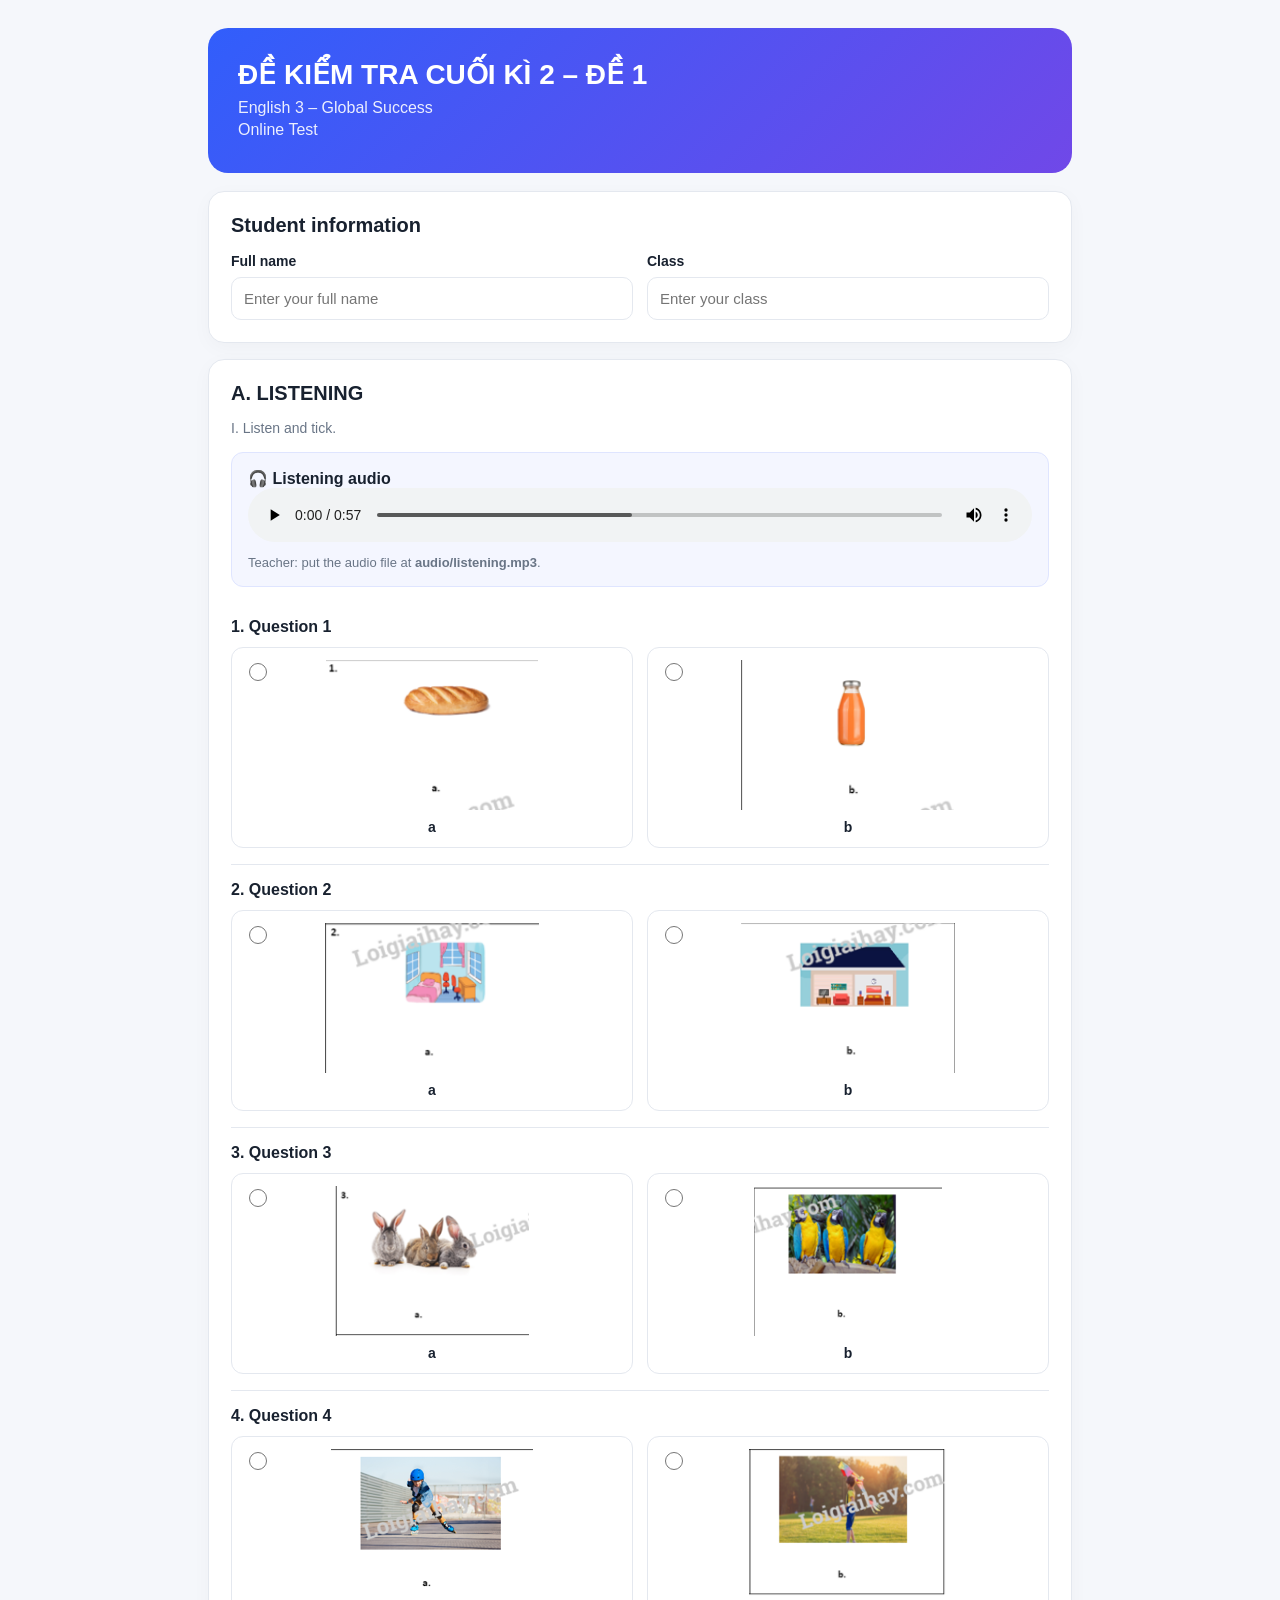
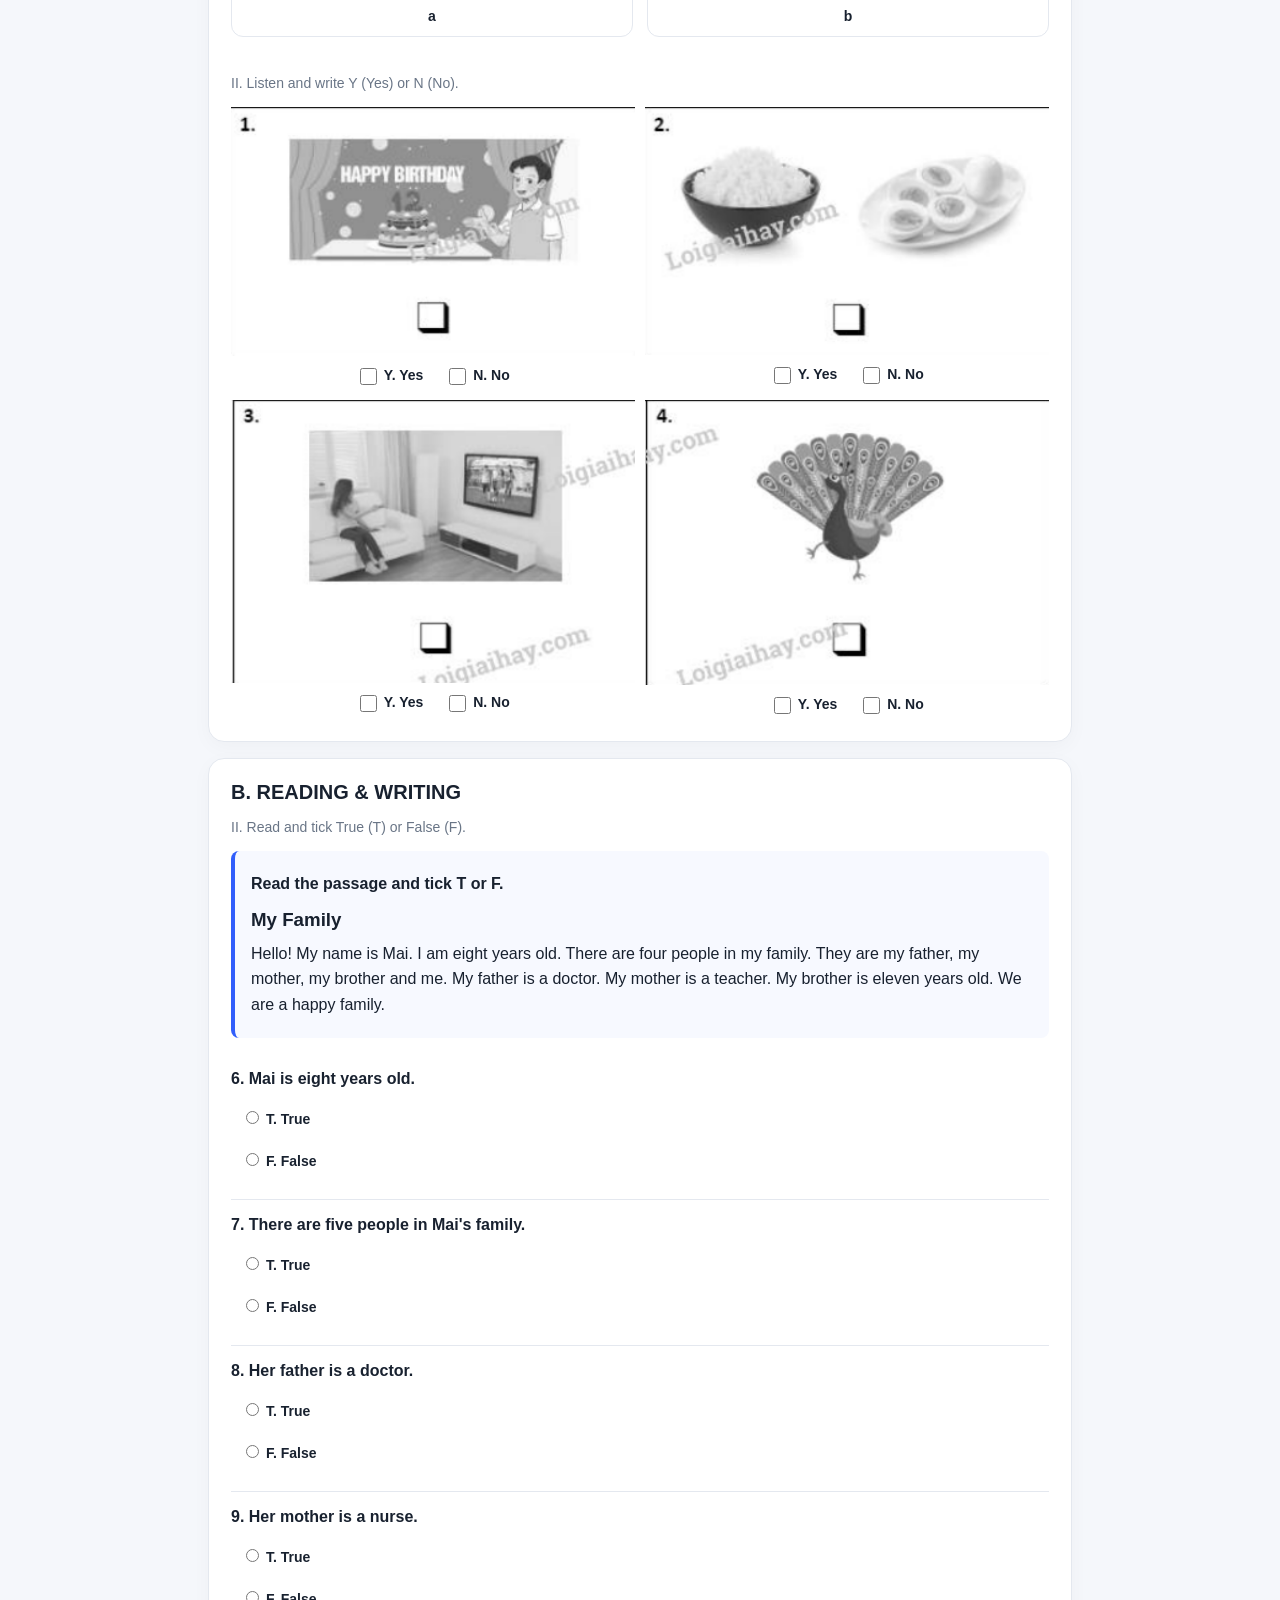
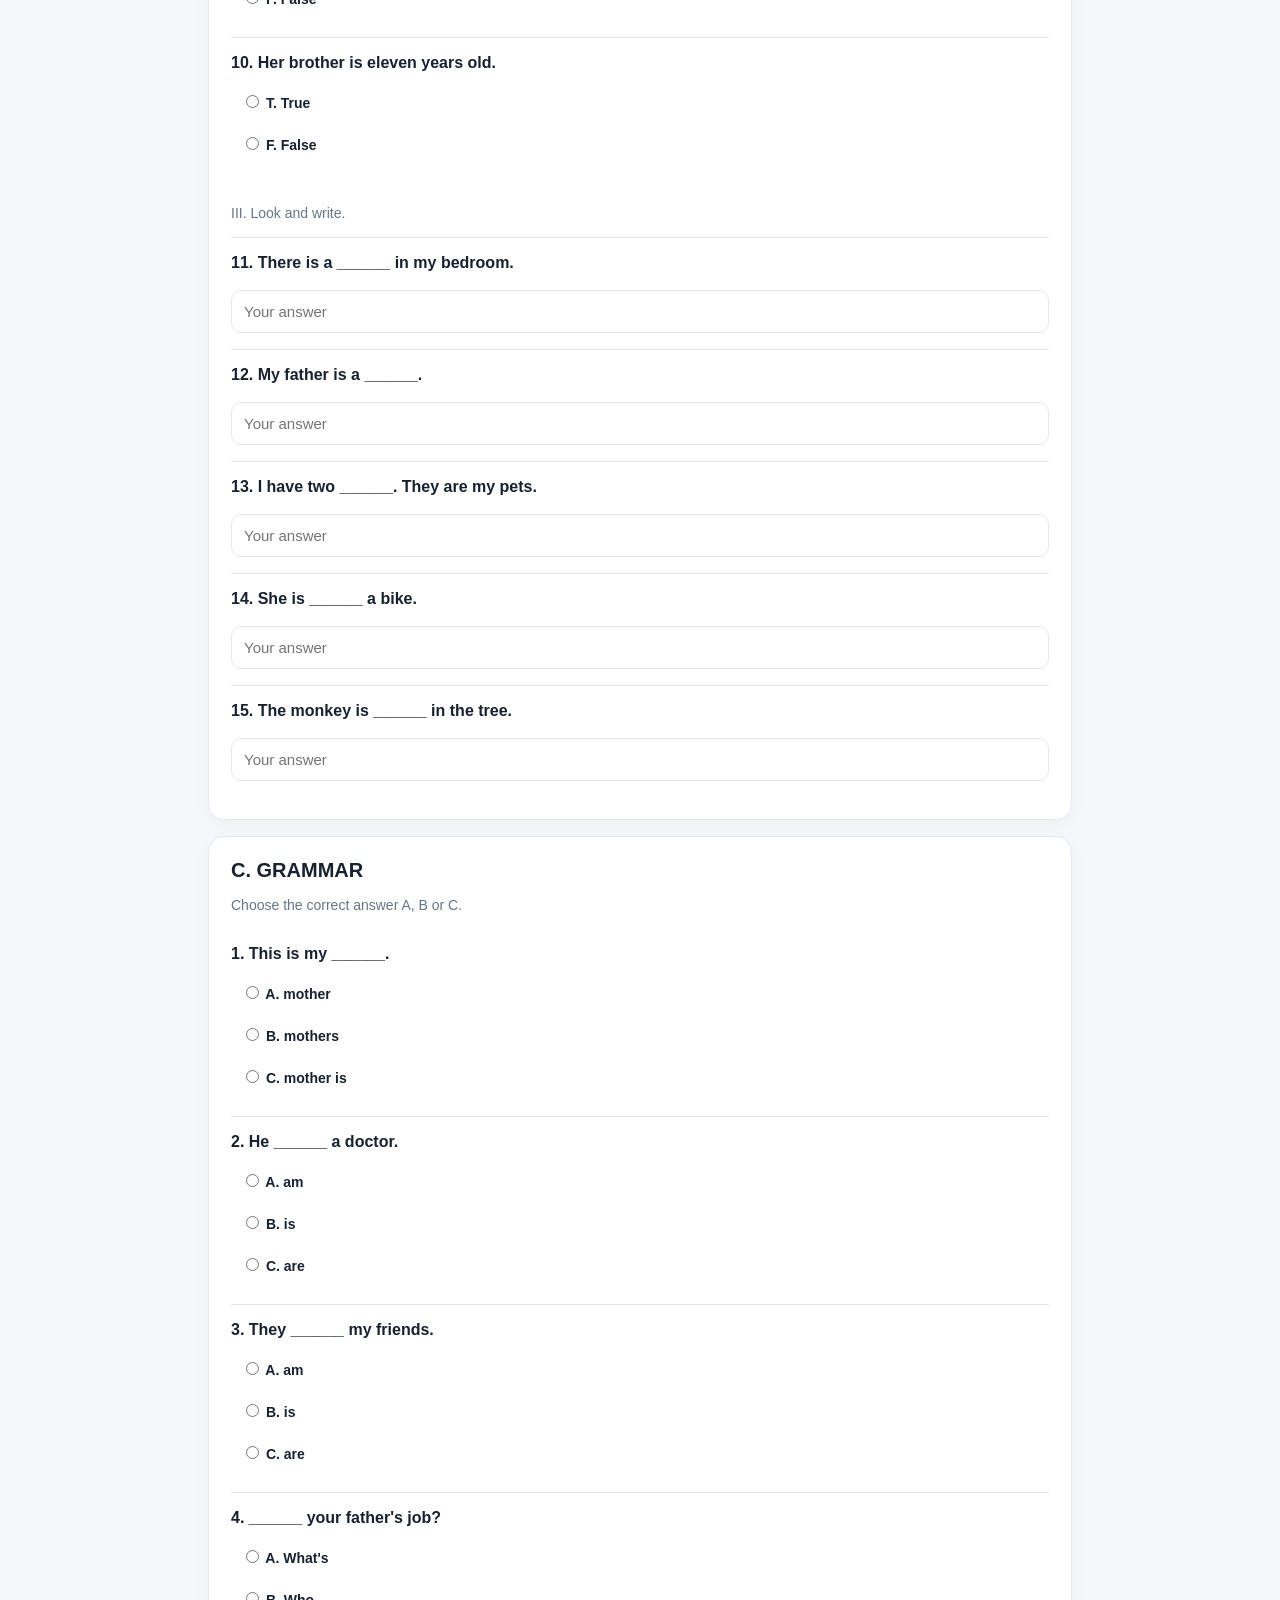
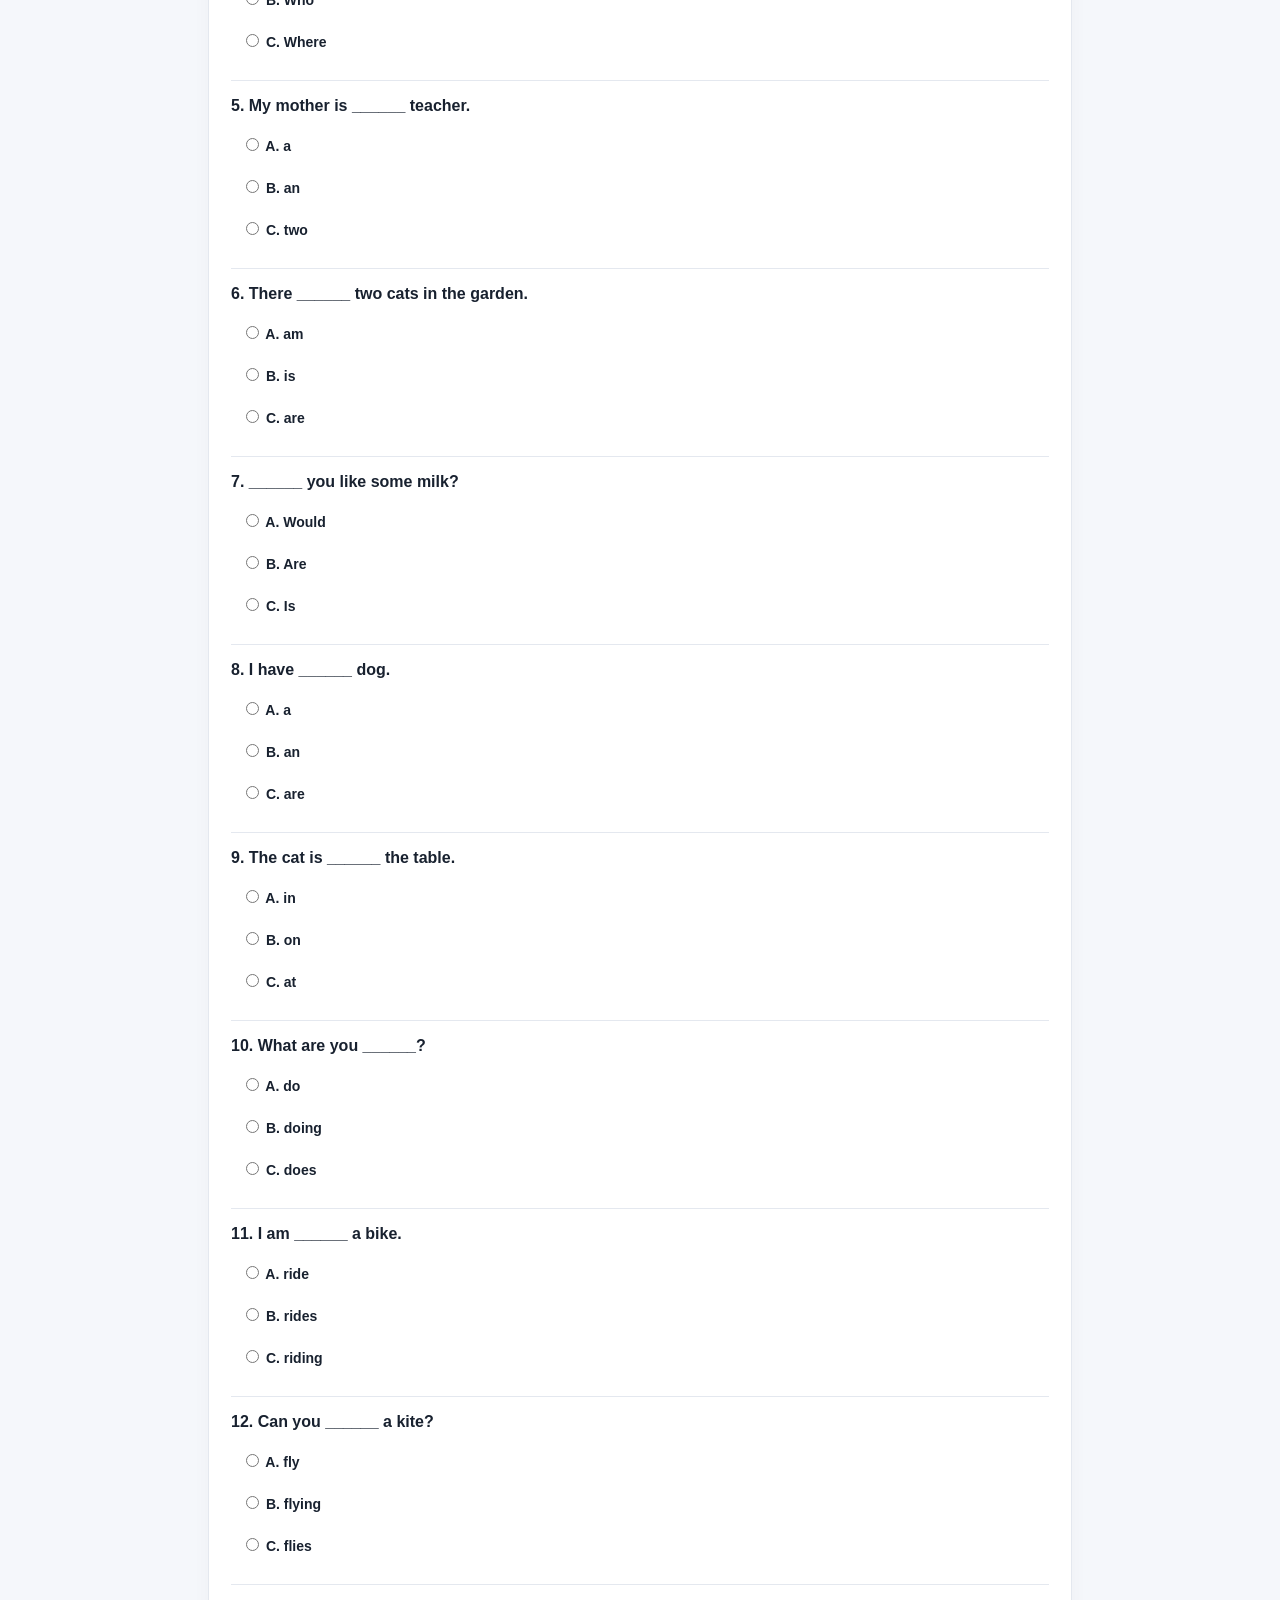
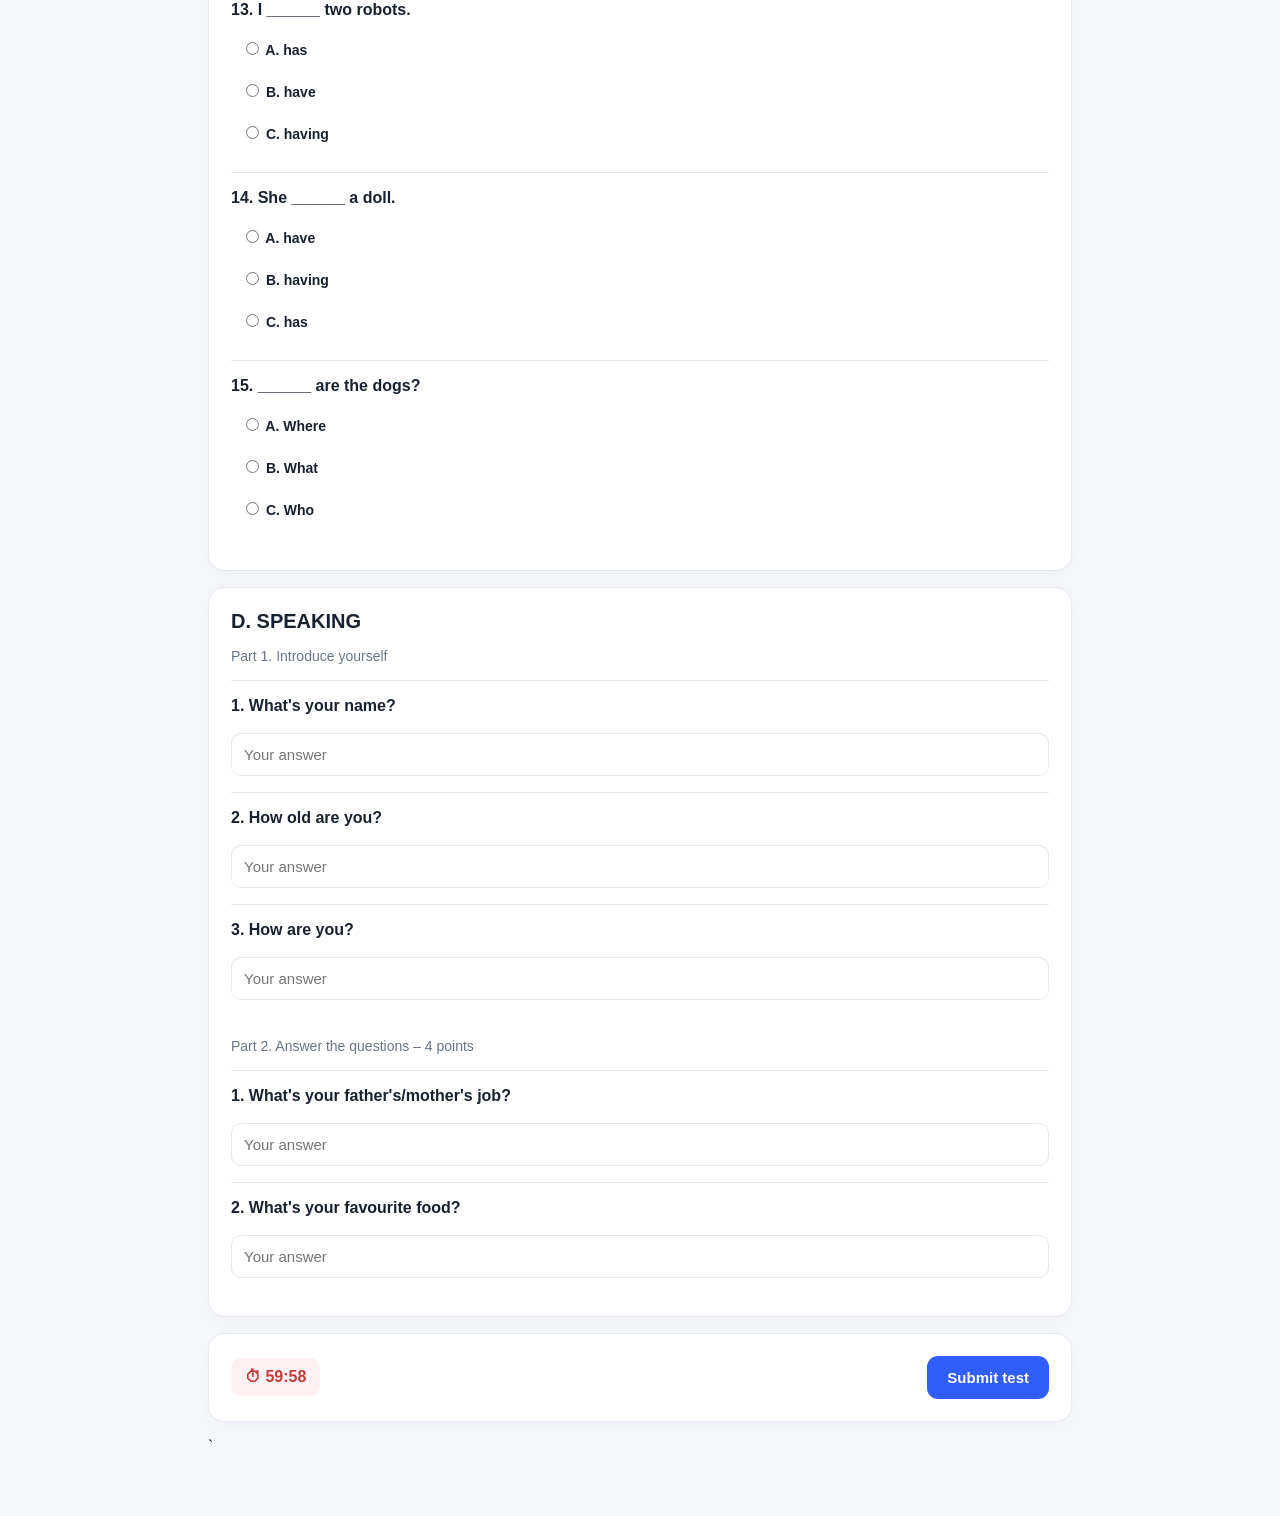
==== index.html @ 79db7c50 "Build Grade 3 final exam online test" ====
<!DOCTYPE html>
<html lang="en">
<head>
<meta charset="UTF-8">
<meta name="viewport" content="width=device-width, initial-scale=1.0">
<title>English 3 - Final Test</title>
<link rel="stylesheet" href="style.css">
</head>
<body>
<div class="container">
  <div class="hero">
    <h1>ĐỀ KIỂM TRA CUỐI KÌ 2 – ĐỀ 1</h1>
    <p>English 3 – Global Success</p>
    <p>Online Test</p>
  </div>

  <form id="testForm">
    <div class="card">
      <h2>Student information</h2>
      <div class="grid">
        <div><label>Full name<input id="studentName" type="text" required placeholder="Enter your full name"></label></div>
        <div><label>Class<input id="studentClass" type="text" required placeholder="Enter your class"></label></div>
      </div>
    </div>

    <div class="card">
      <h2>A. LISTENING</h2>
      <div class="section-note">I. Listen and tick.</div>
      <div class="audio">
        <strong>🎧 Listening audio</strong>
        <audio id="audio1" controls preload="metadata">
          <source src="audio/listening.mp3" type="audio/mpeg">
          Your browser does not support audio.
        </audio>
        <div class="notice">Teacher: put the audio file at <b>audio/listening.mp3</b>.</div>
      </div>
      <div id="listenTick"></div>

      <div class="section-note" style="margin-top:22px">II. Listen and write Y (Yes) or N (No).</div>
      <div id="listenYN"></div>
    </div>

    <div class="card">
      <h2>B. READING &amp; WRITING</h2>
      <div class="section-note">II. Read and tick True (T) or False (F).</div>
      <div class="reading-passage">
        <p><strong>Read the passage and tick T or F.</strong></p>
        <h3>My Family</h3>
        <p>Hello! My name is Mai. I am eight years old. There are four people in my family. They are my father, my mother, my brother and me. My father is a doctor. My mother is a teacher. My brother is eleven years old. We are a happy family.</p>
      </div>
      <div id="readingTF"></div>

      <div class="section-note" style="margin-top:22px">III. Look and write.</div>
      <div class="q">
        <div class="q-title">11. There is a ______ in my bedroom.</div>
        <input type="text" name="w1" placeholder="Your answer" autocomplete="off">
      </div>
      <div class="q">
        <div class="q-title">12. My father is a ______.</div>
        <input type="text" name="w2" placeholder="Your answer" autocomplete="off">
      </div>
      <div class="q">
        <div class="q-title">13. I have two ______. They are my pets.</div>
        <input type="text" name="w3" placeholder="Your answer" autocomplete="off">
      </div>
      <div class="q">
        <div class="q-title">14. She is ______ a bike.</div>
        <input type="text" name="w4" placeholder="Your answer" autocomplete="off">
      </div>
      <div class="q">
        <div class="q-title">15. The monkey is ______ in the tree.</div>
        <input type="text" name="w5" placeholder="Your answer" autocomplete="off">
      </div>
    </div>

    <div class="card">
      <h2>C. GRAMMAR</h2>
      <div class="section-note">Choose the correct answer A, B or C.</div>
      <div id="grammar"></div>
    </div>

    <div class="card">
      <h2>D. SPEAKING</h2>
      <div class="section-note">Part 1. Introduce yourself</div>
      <div class="q">
        <div class="q-title">1. What's your name?</div>
        <input type="text" name="speaking1" placeholder="Your answer">
      </div>
      <div class="q">
        <div class="q-title">2. How old are you?</div>
        <input type="text" name="speaking2" placeholder="Your answer">
      </div>
      <div class="q">
        <div class="q-title">3. How are you?</div>
        <input type="text" name="speaking3" placeholder="Your answer">
      </div>

      <div class="section-note" style="margin-top:22px">Part 2. Answer the questions – 4 points</div>
      <div class="q">
        <div class="q-title">1. What's your father's/mother's job?</div>
        <input type="text" name="speaking4" placeholder="Your answer">
      </div>
      <div class="q">
        <div class="q-title">2. What's your favourite food?</div>
        <input type="text" name="speaking5" placeholder="Your answer">
      </div>
    </div>

    <div class="card">
      <div class="actions">
        <div class="timer">⏱ <span id="time">30:00</span></div>
        <button id="submitBtn" type="submit">Submit test</button>
      </div>
    </div>
  </form>

  <div class="card" id="result">
    <h2>Result</h2>
    <div class="score" id="score"></div>
    <p id="resultText"></p>
    <p id="wrongAnswers"></p>
  </div>`
</div>

<script src="script.js"></script>
</body>
</html>
---- style.css ----
.yn-card{display:block;cursor:pointer}.yn-card img{display:block;width:100%;height:auto}.yn-answer{display:flex;justify-content:center;gap:22px;padding:9px 0 2px}.yn-answer label{cursor:pointer}.yn-answer input{width:17px;height:17px;accent-color:var(--primary);cursor:pointer;vertical-align:middle}.yn-card:has(input:checked){outline:3px solid var(--primary);outline-offset:2px}
:root{--bg:#f5f7fb;--card:#fff;--text:#18212f;--muted:#697586;--primary:#315efb;--border:#e4e8ef;--ok:#168a52}
*{box-sizing:border-box} body{margin:0;background:var(--bg);font-family:Inter,Segoe UI,Arial,sans-serif;color:var(--text)}
.container{max-width:900px;margin:auto;padding:28px 18px 60px}
.hero{background:linear-gradient(135deg,#315efb,#7048e8);color:white;border-radius:20px;padding:30px;margin-bottom:18px}
.hero h1{margin:0 0 8px;font-size:28px}.hero p{margin:4px 0;opacity:.9}
.card{background:var(--card);border:1px solid var(--border);border-radius:16px;padding:22px;margin:16px 0;box-shadow:0 5px 20px #18212f08}
h2{font-size:20px;margin:0 0 15px}.section-note{color:var(--muted);font-size:14px;margin-bottom:16px}
.grid{display:grid;grid-template-columns:1fr 1fr;gap:14px}
label{font-weight:600;font-size:14px} input[type=text]{width:100%;margin-top:7px;padding:12px;border:1px solid var(--border);border-radius:10px;font-size:15px}
.q{padding:16px 0;border-top:1px solid var(--border)}.q:first-child{border-top:0}
.q-title{font-weight:650;margin-bottom:11px}.option{display:block;padding:9px 10px;margin:5px 0;border-radius:9px}.option:hover{background:#f5f7ff}
.reading-passage{padding:14px 16px;background:#f7f9ff;border-left:4px solid var(--primary);border-radius:8px;margin:12px 0 16px;line-height:1.6}.reading-passage p{margin:6px 0}.reading-passage h3{margin:8px 0 4px}
.picture-options{display:grid;grid-template-columns:repeat(2,minmax(0,1fr));gap:14px}
.picture-option{position:relative;display:flex;flex-direction:column;align-items:center;gap:9px;padding:12px;border:1px solid var(--border);border-radius:12px;cursor:pointer;background:#fff}
.picture-option:hover{border-color:var(--primary);background:#f7f9ff}.picture-option:has(input:checked){border-color:var(--primary);background:#eef2ff;box-shadow:0 0 0 2px #315efb22}
.picture-option input{position:absolute;top:12px;left:12px;width:18px;height:18px;accent-color:var(--primary);cursor:pointer}
.picture-option img{display:block;width:100%;height:150px;object-fit:contain;border-radius:8px}.picture-label{font-weight:700;text-transform:lowercase}
.yn-grid{display:grid;grid-template-columns:repeat(2,minmax(0,1fr));gap:10px}
.yn-item{min-width:0}.yn-card{display:block;cursor:pointer}.yn-card img{display:block;width:100%;height:auto}.yn-answer{display:flex;justify-content:center;gap:22px;padding:9px 0 2px}.yn-answer label{cursor:pointer}.yn-answer input{width:17px;height:17px;accent-color:var(--primary);cursor:pointer;vertical-align:middle}.yn-card:has(input:checked){outline:3px solid var(--primary);outline-offset:2px}
.audio{background:#f4f6ff;border:1px solid #dfe5ff;padding:16px;border-radius:12px;margin-bottom:15px}
audio{width:100%}
.notice{font-size:13px;color:var(--muted);margin-top:9px}
.actions{display:flex;align-items:center;justify-content:space-between;gap:12px}
button{border:0;border-radius:11px;padding:13px 20px;font-weight:700;cursor:pointer;font-size:15px}
#submitBtn{background:var(--primary);color:white}.timer{font-weight:800;color:#c43d3d;background:#fff1f1;padding:10px 14px;border-radius:10px}
#result{display:none}.score{font-size:34px;font-weight:800;color:var(--primary)}
.correct{color:var(--ok);font-weight:700}.wrong{color:#c43d3d;font-weight:700}
@media(max-width:650px){.grid,.picture-options,.yn-grid{grid-template-columns:1fr}.hero h1{font-size:23px}}
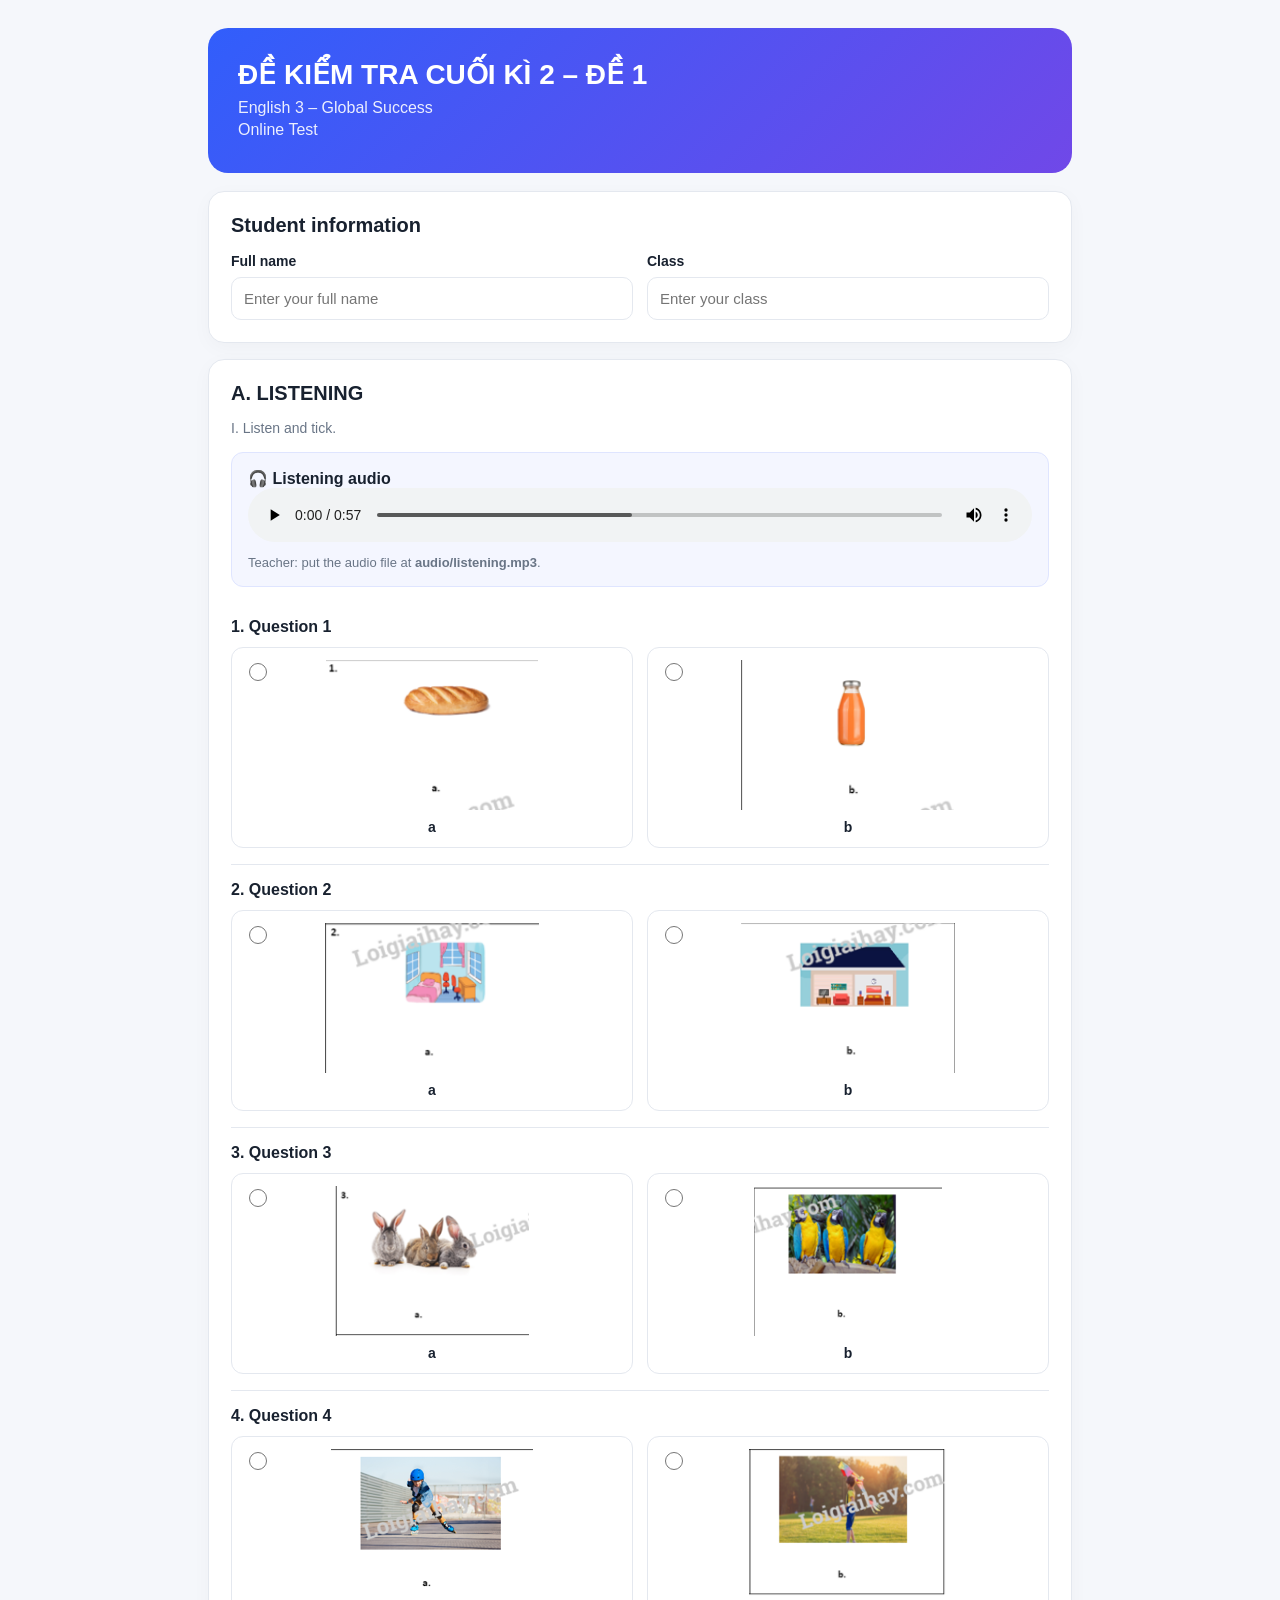
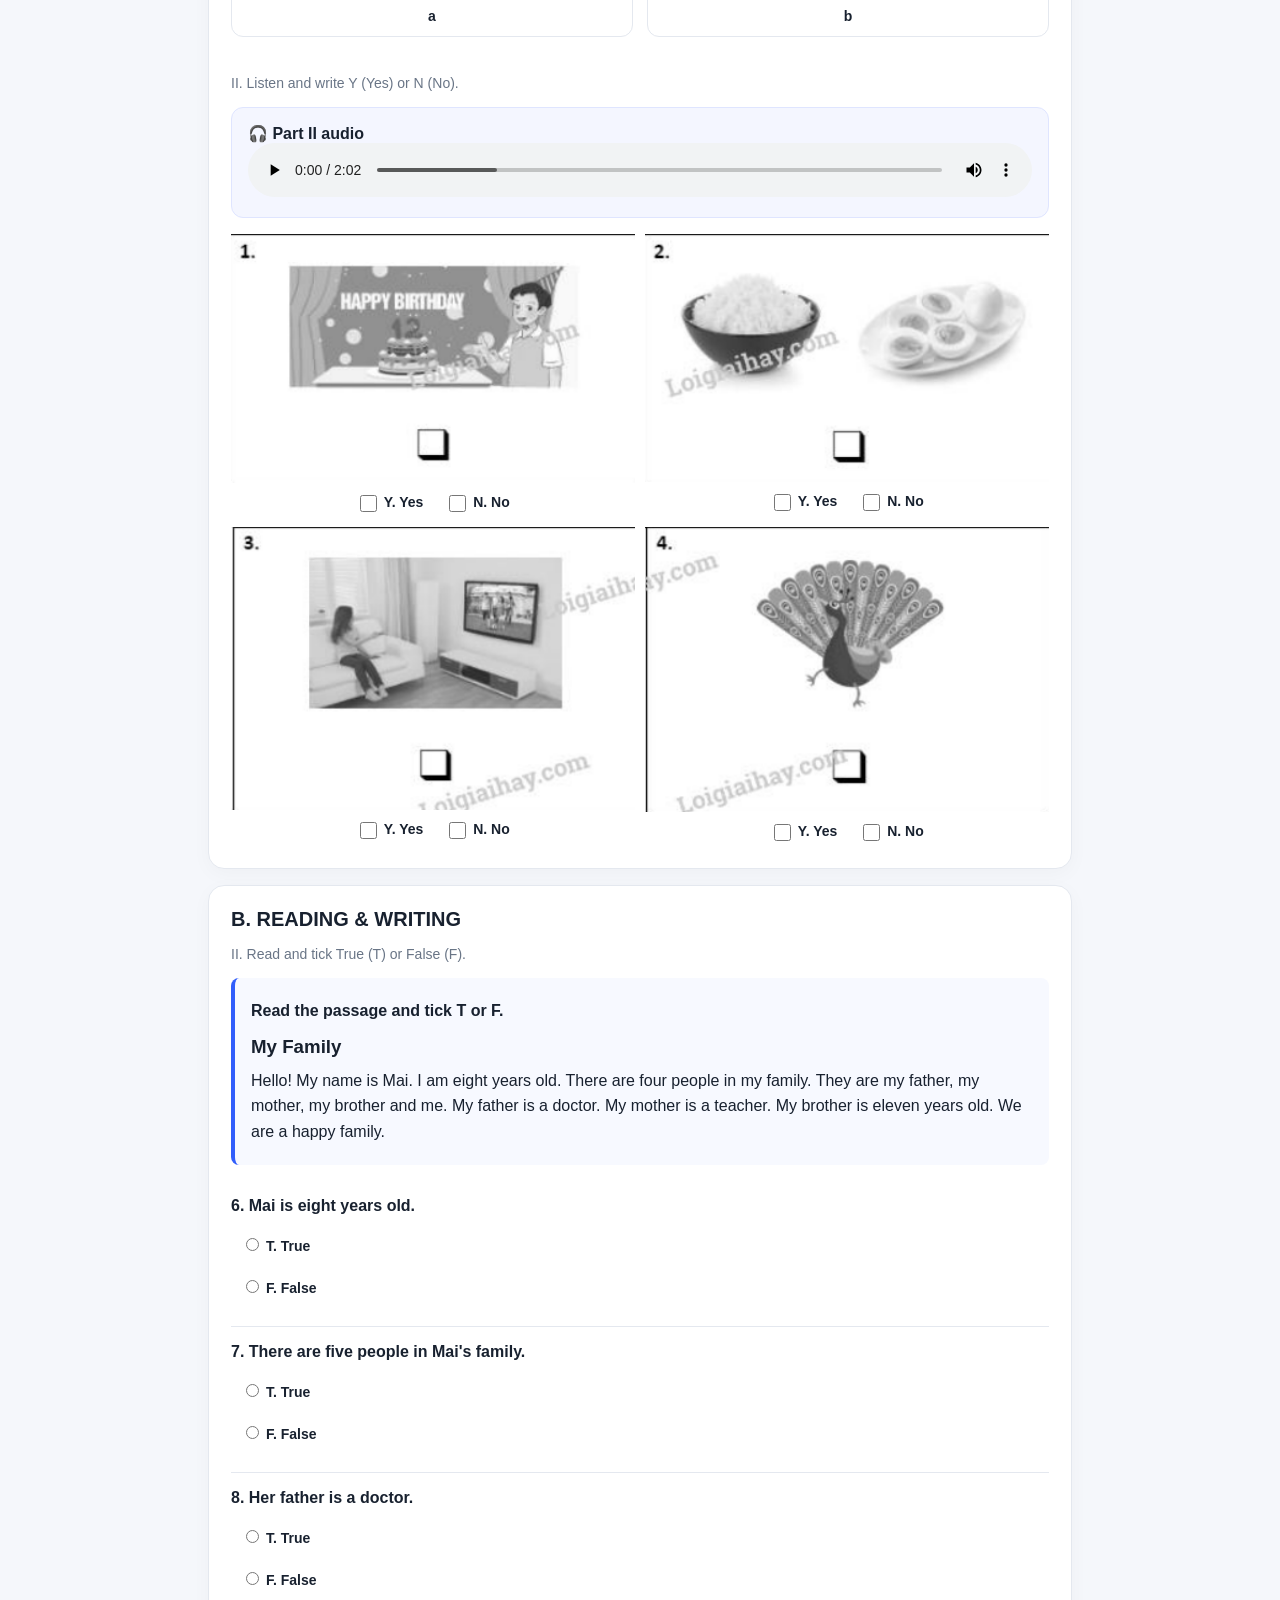
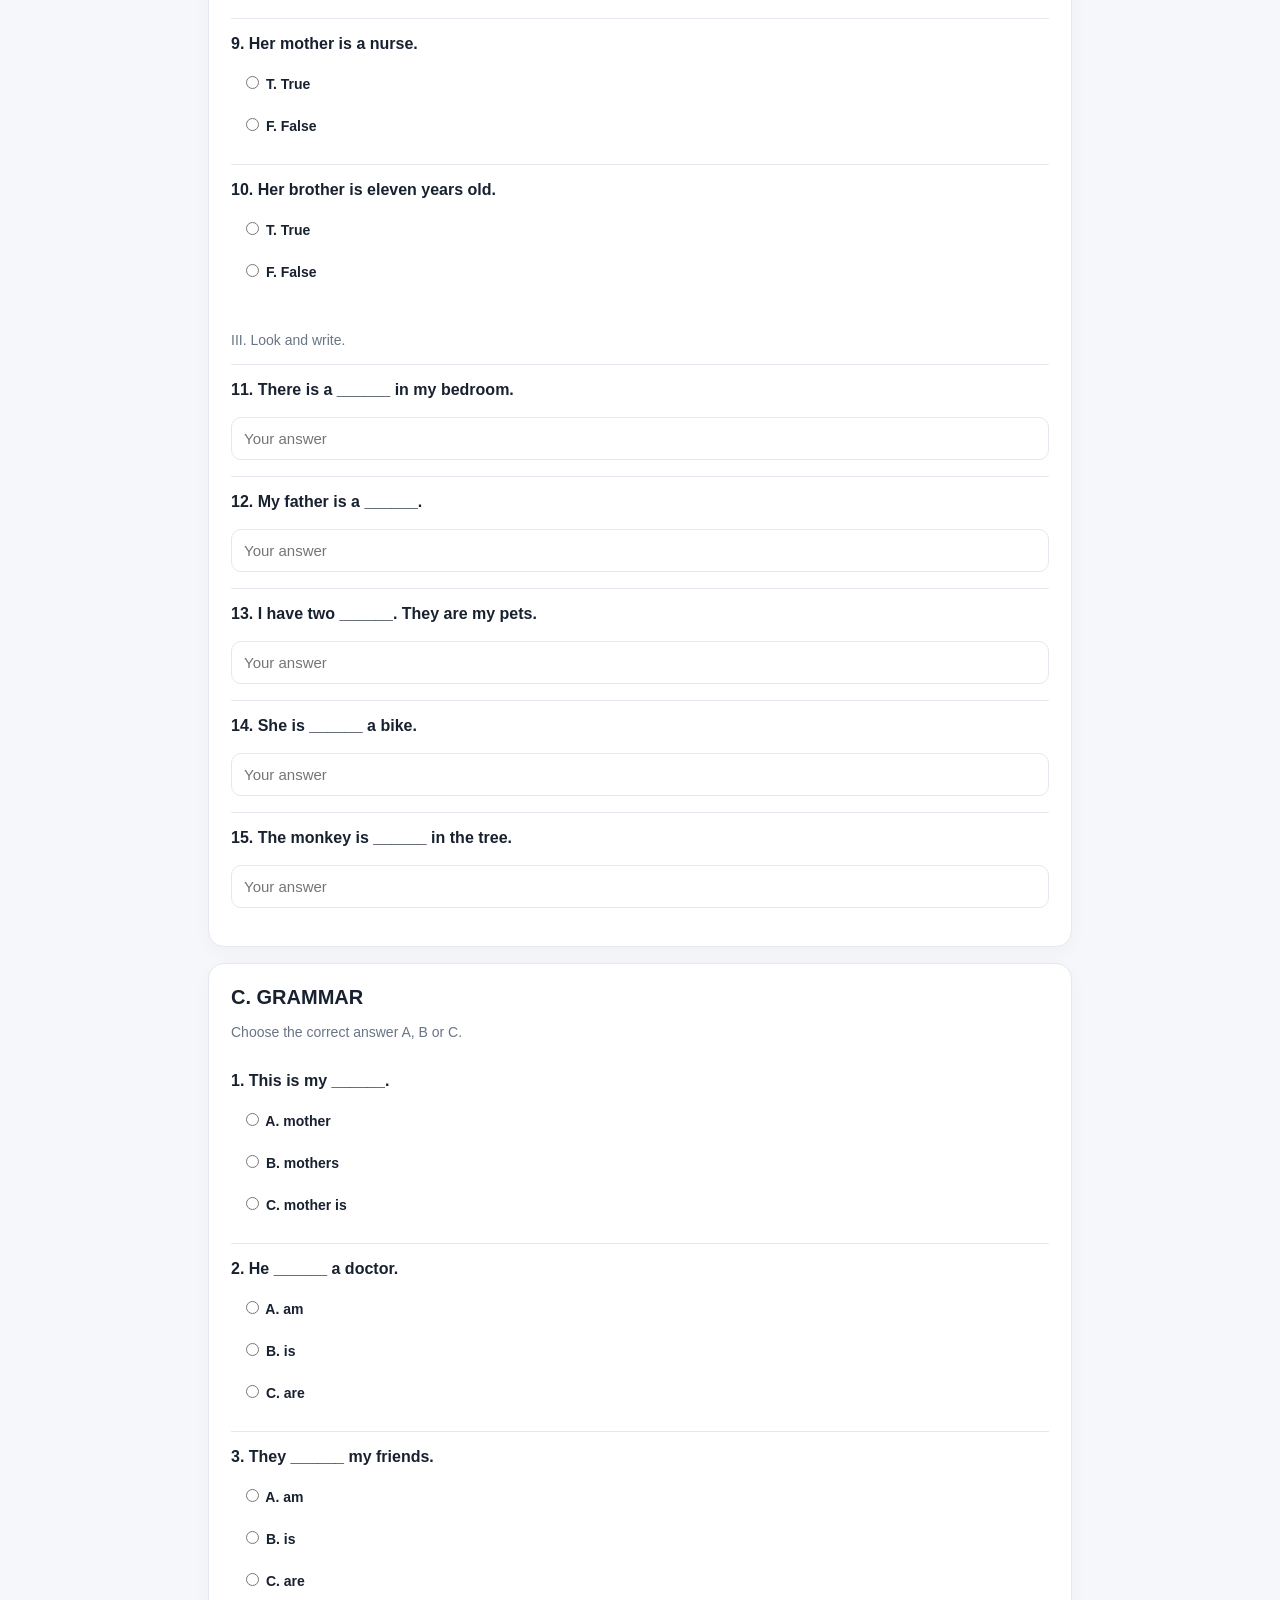
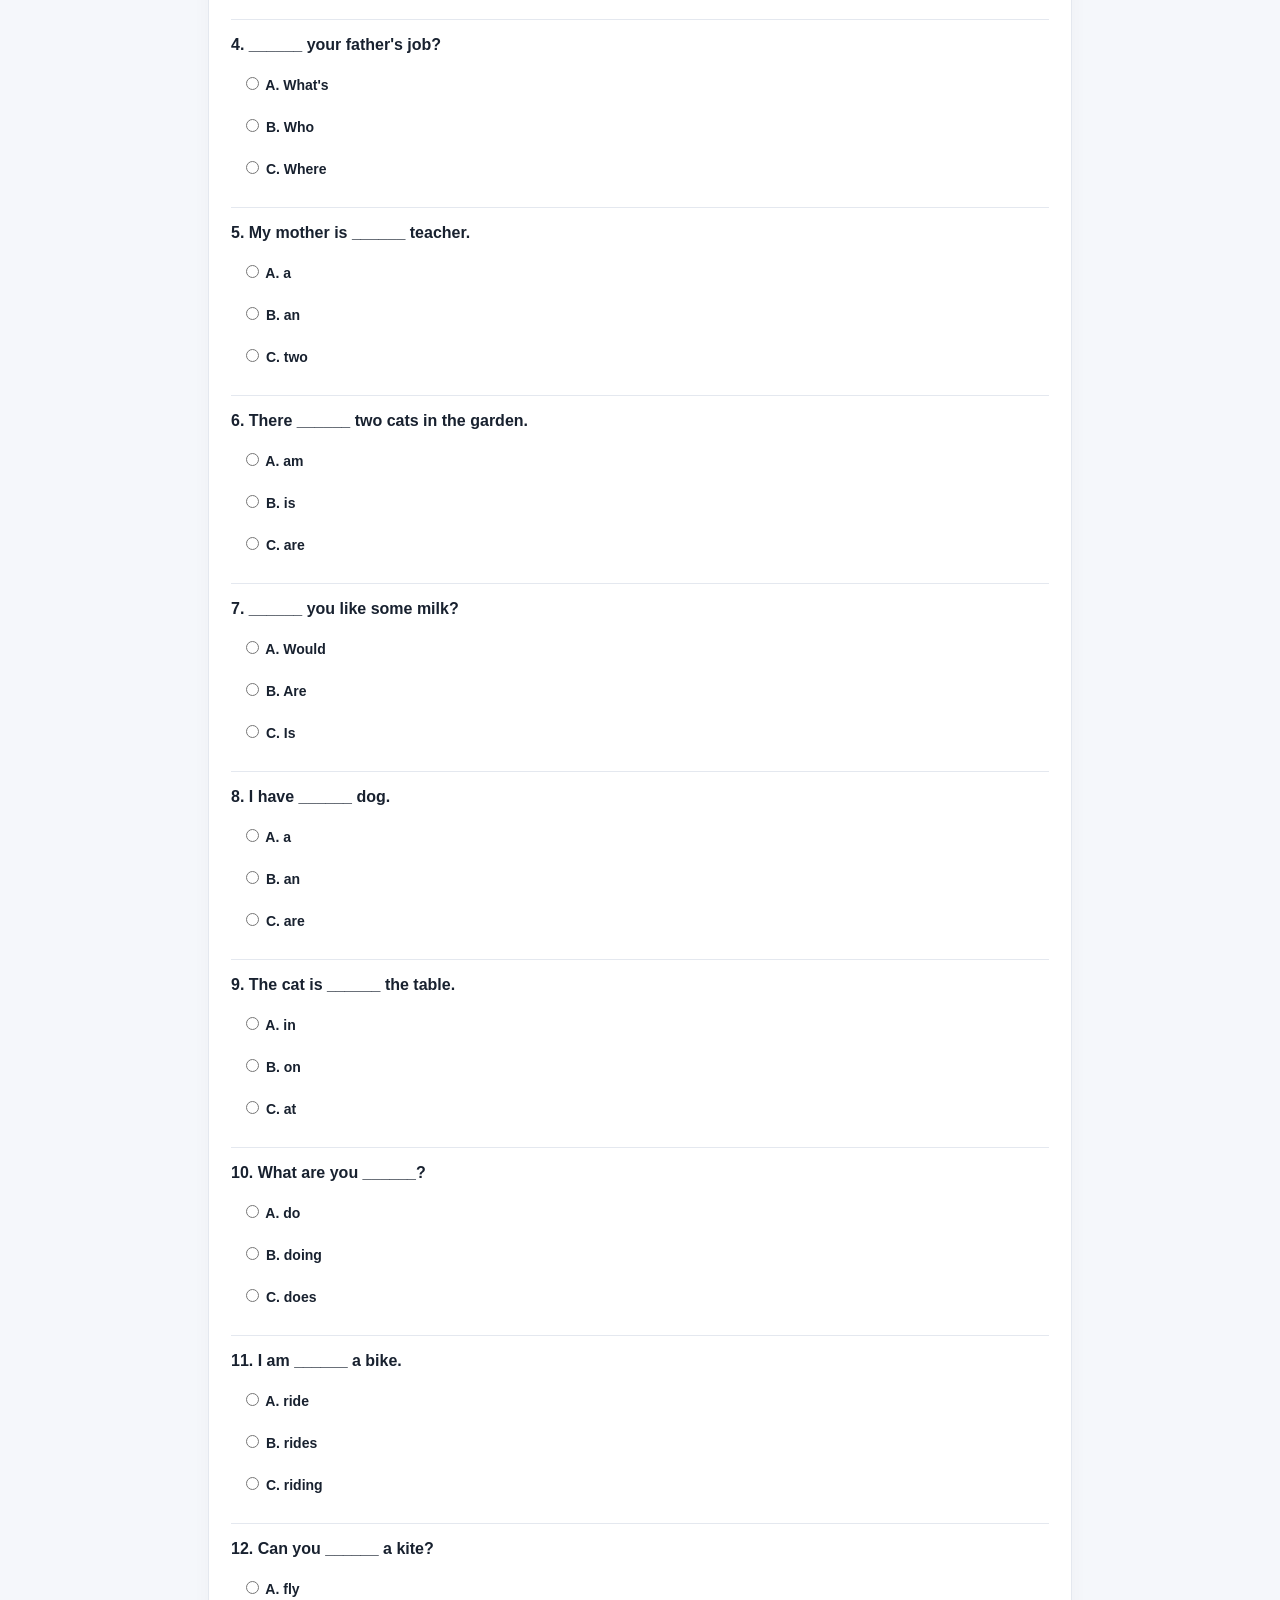
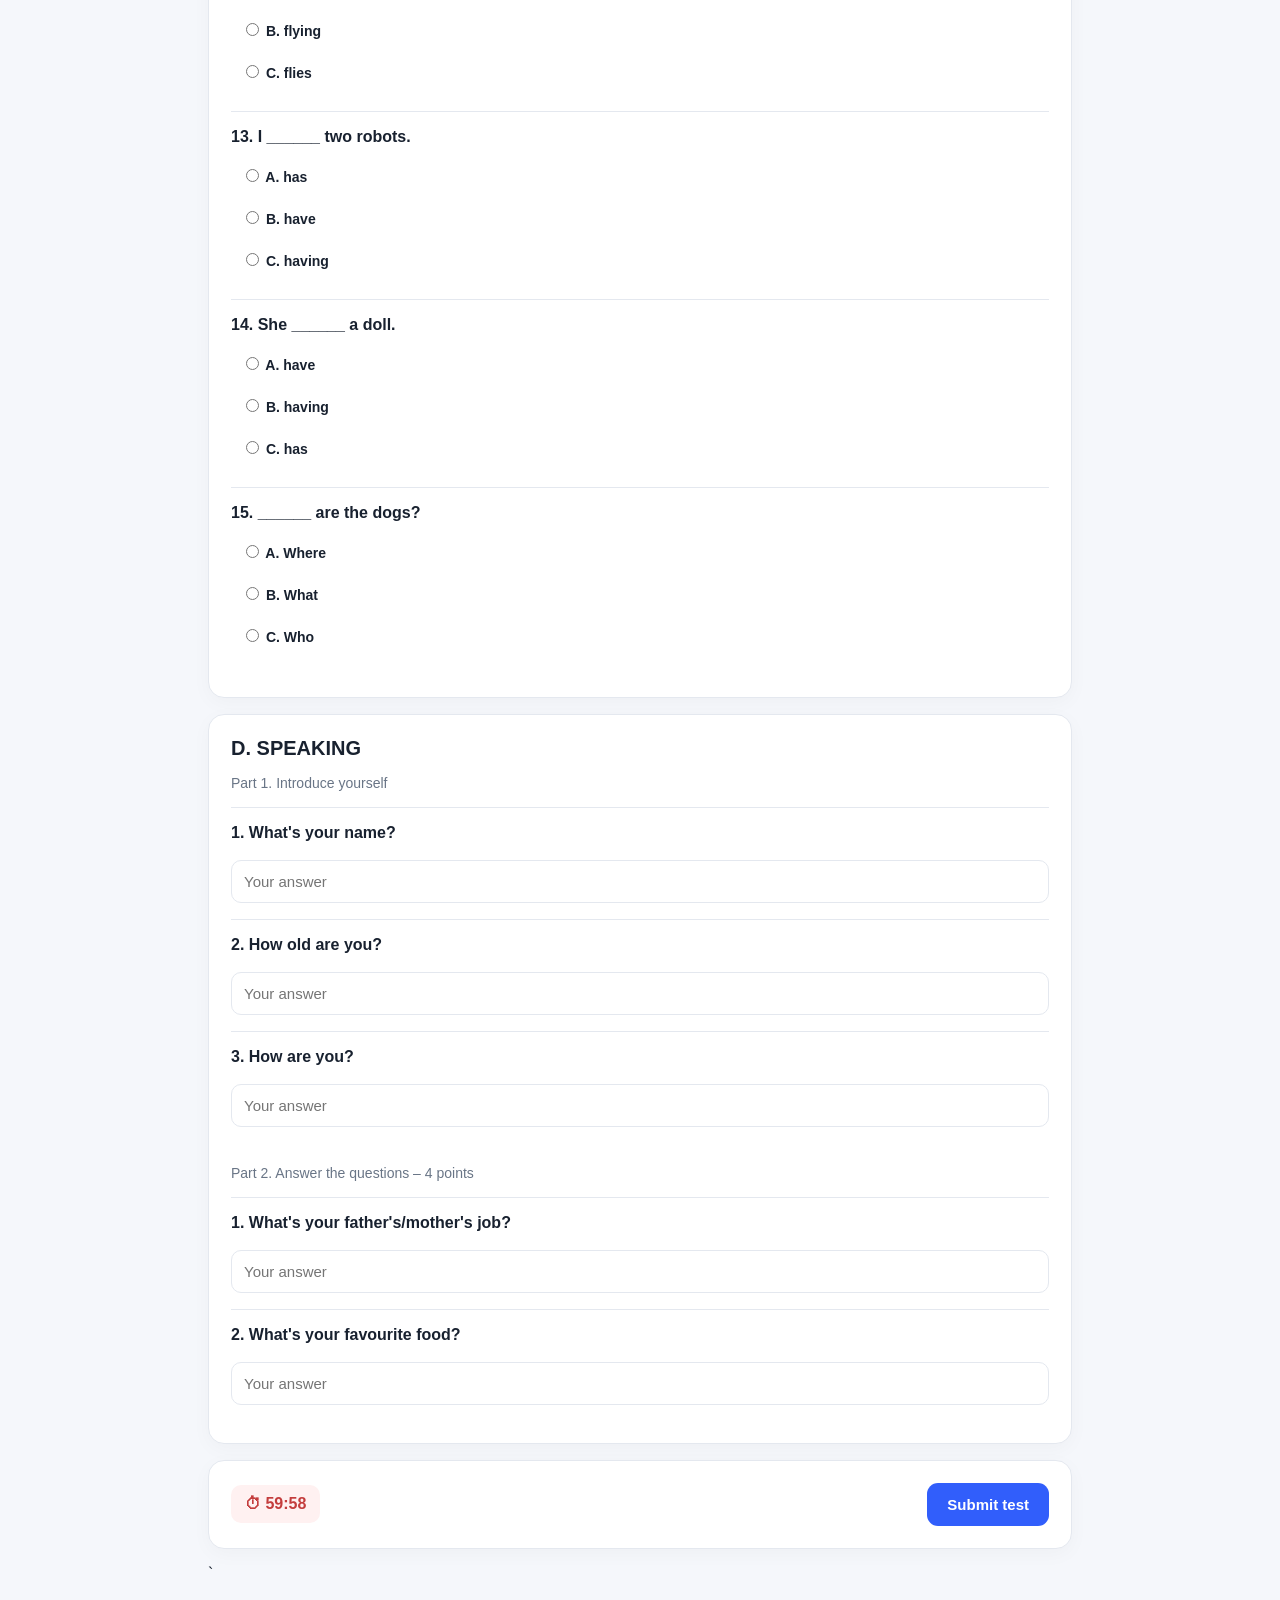
==== commit 42545007: "Add Part II listening audio" ====
--- a/index.html
+++ b/index.html
@@ -37,6 +37,13 @@
       <div id="listenTick"></div>
 
       <div class="section-note" style="margin-top:22px">II. Listen and write Y (Yes) or N (No).</div>
+      <div class="audio" style="margin: 12px 0 16px;">
+        <strong>🎧 Part II audio</strong>
+        <audio id="audio2" controls preload="metadata">
+          <source src="audio/de-1-2.mp3" type="audio/mpeg">
+          Your browser does not support audio.
+        </audio>
+      </div>
       <div id="listenYN"></div>
     </div>
 
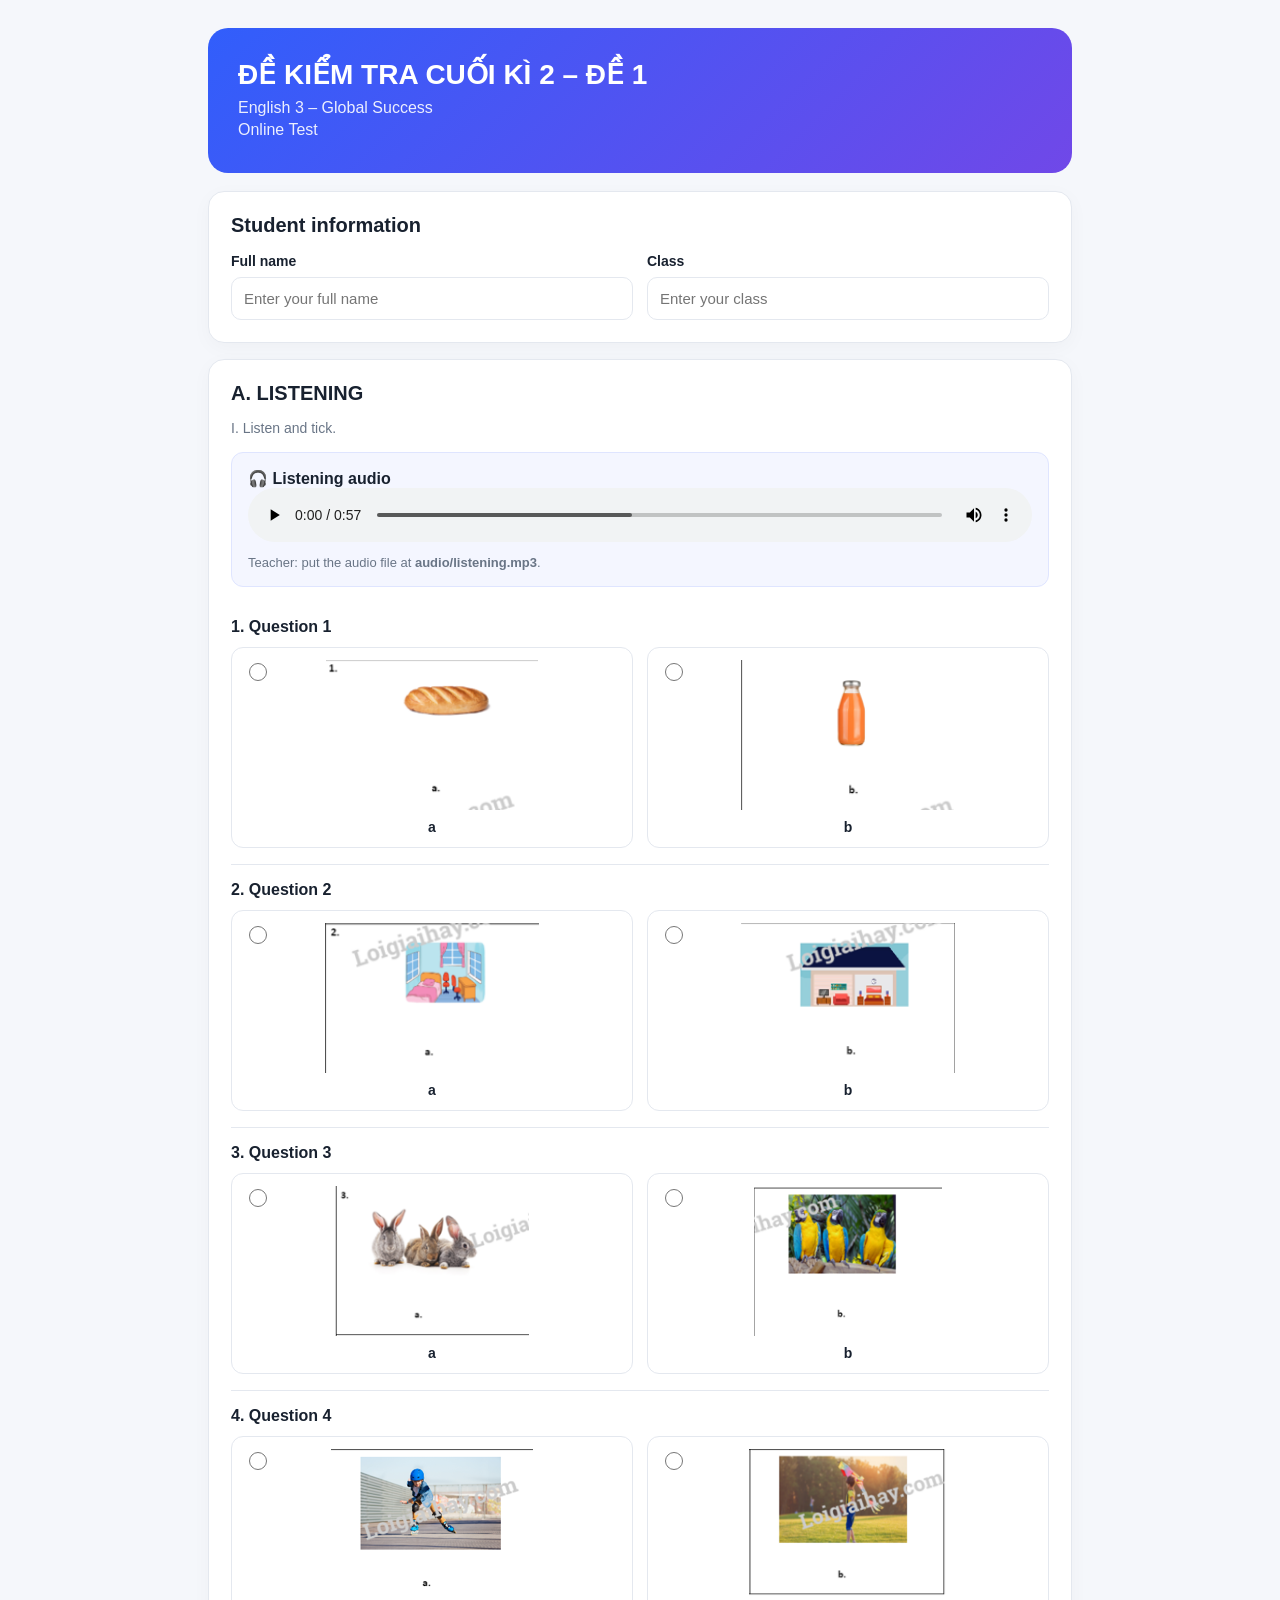
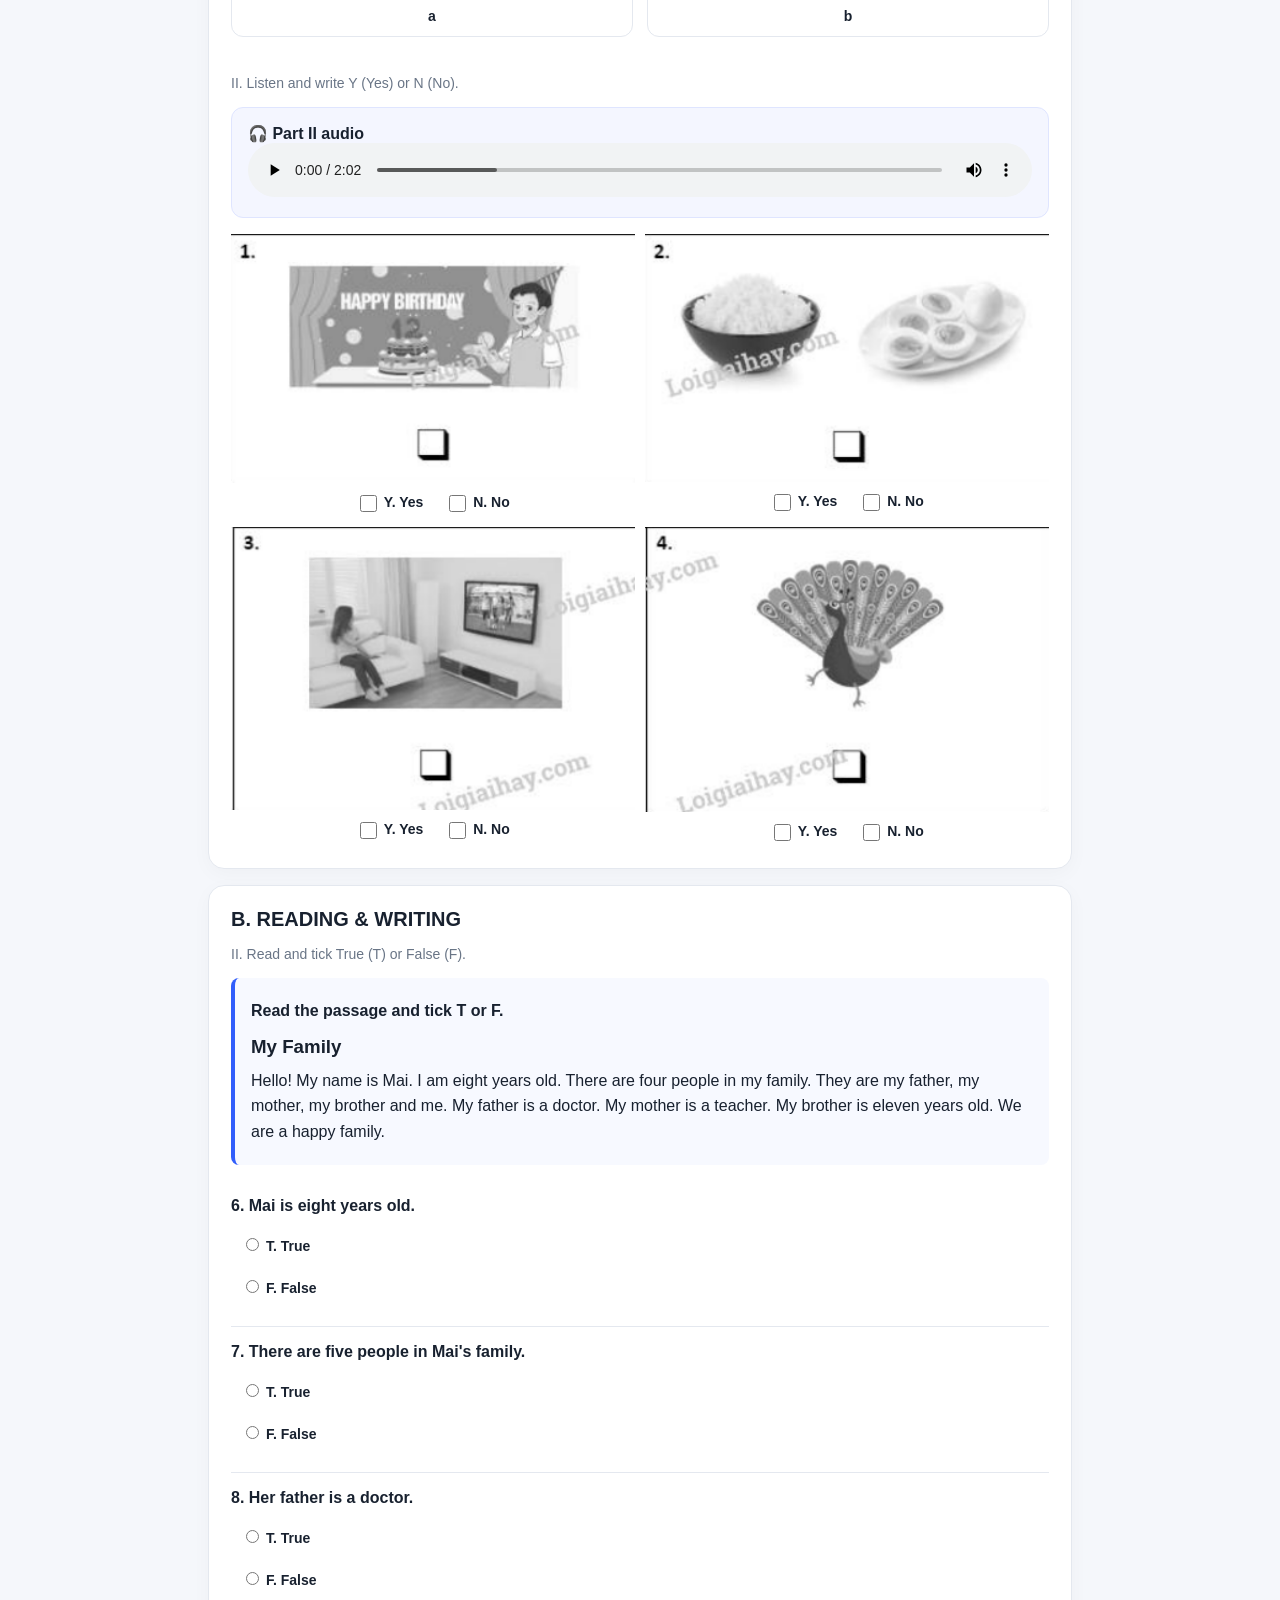
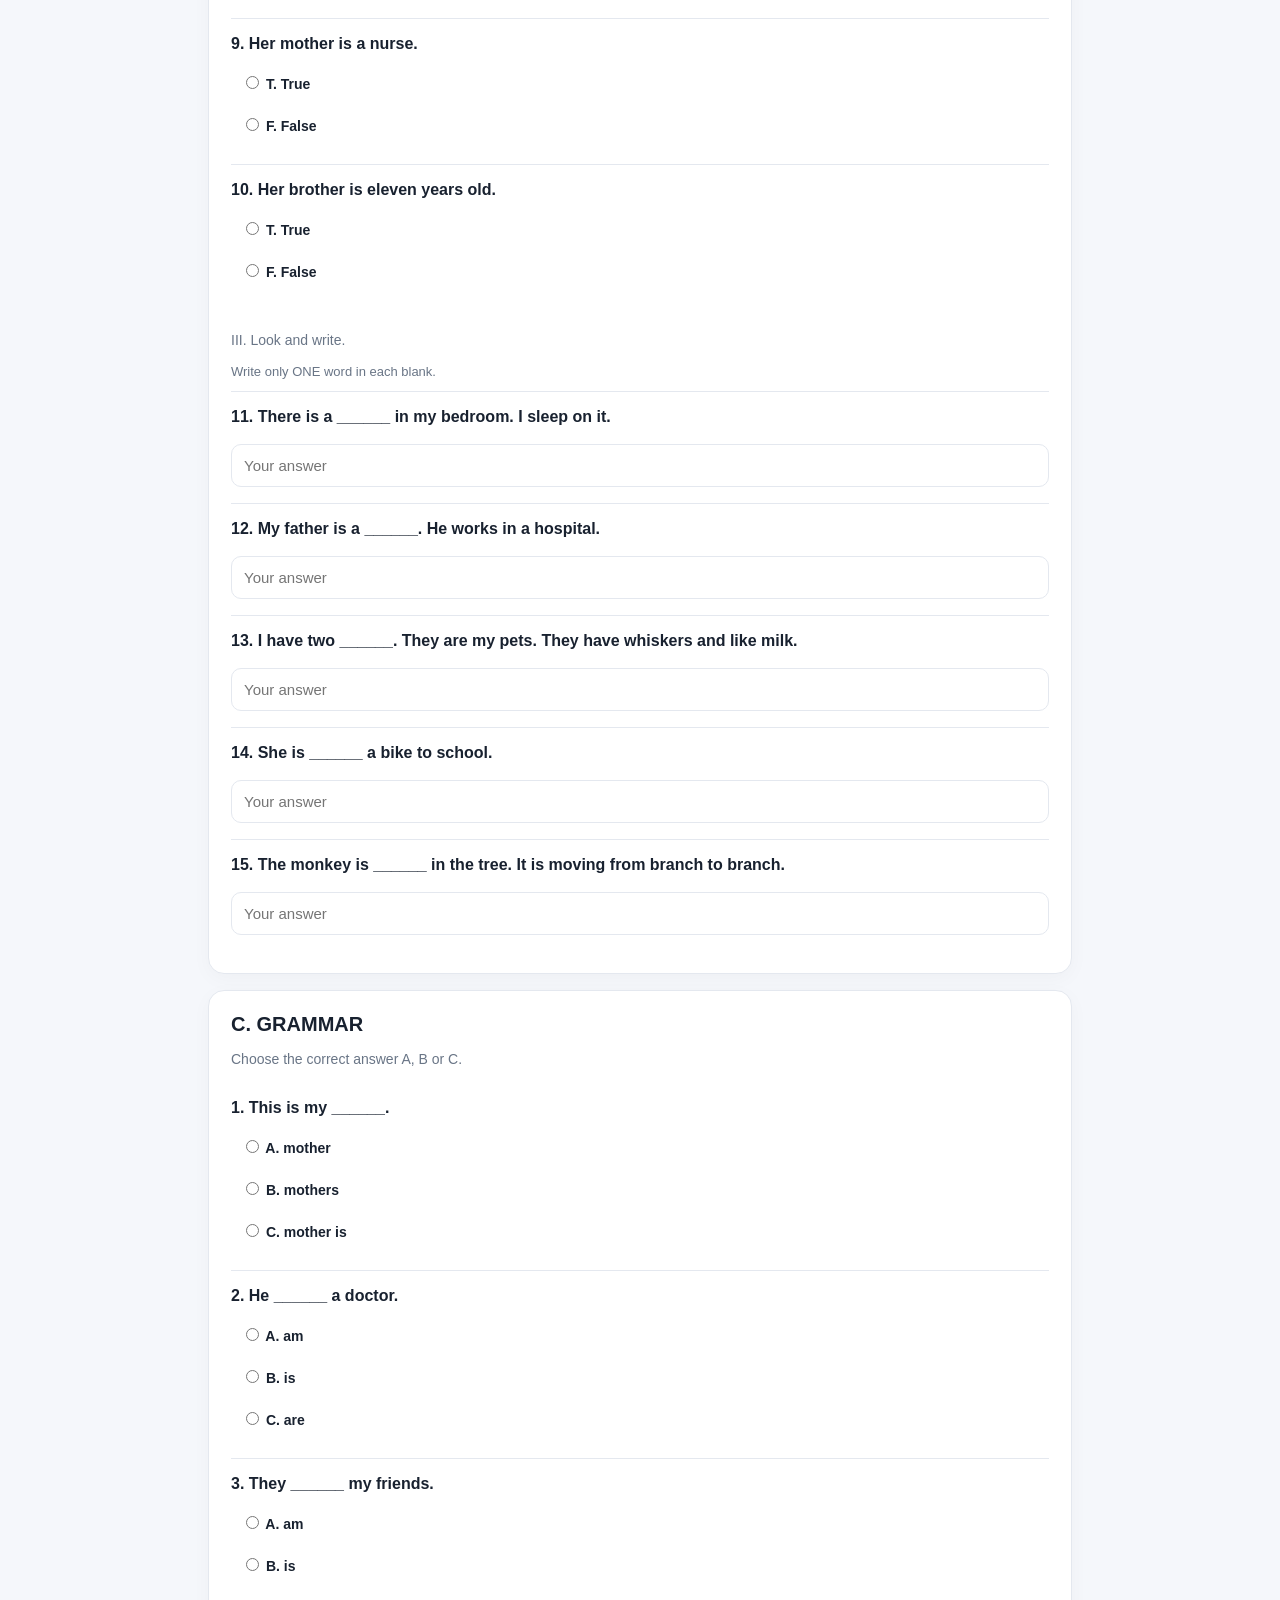
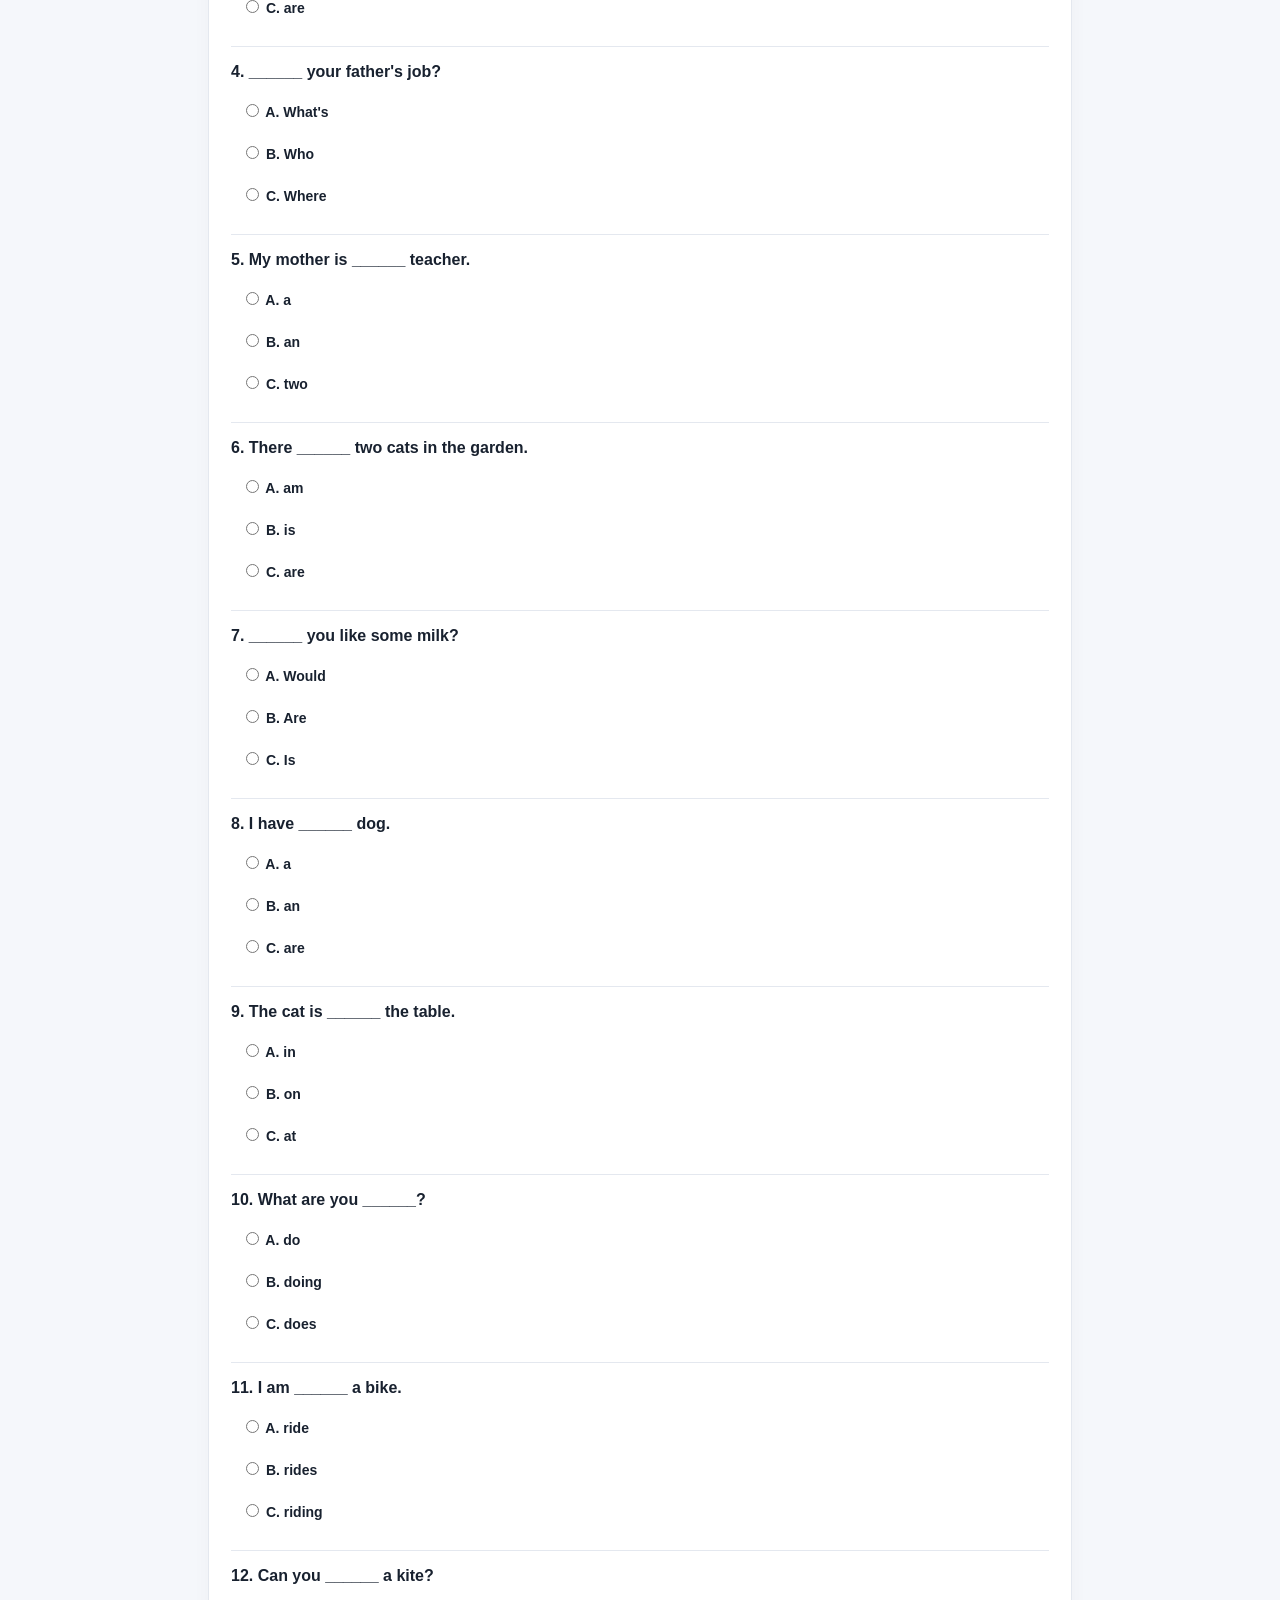
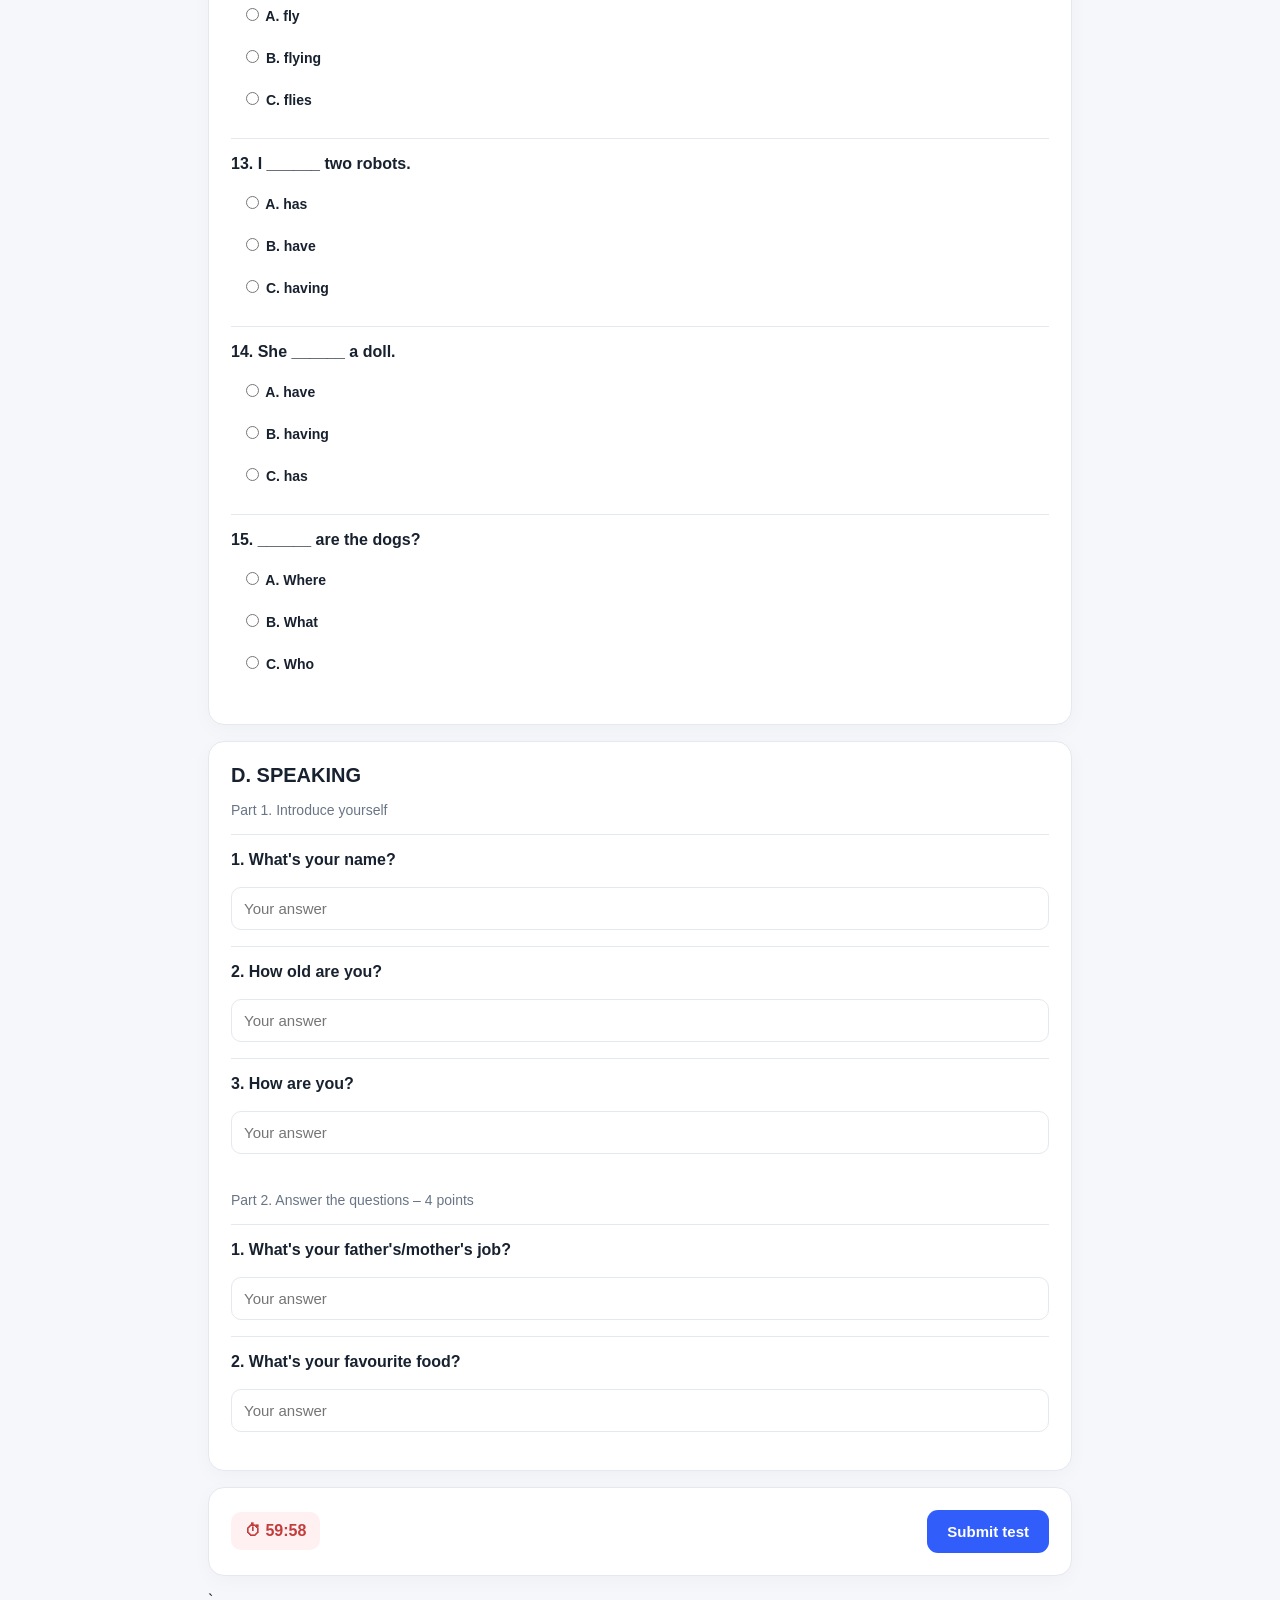
==== commit e2ead7de: "Clarify unique-answer writing prompts" ====
--- a/index.html
+++ b/index.html
@@ -58,24 +58,25 @@
       <div id="readingTF"></div>
 
       <div class="section-note" style="margin-top:22px">III. Look and write.</div>
+      <div class="notice" style="margin-bottom: 12px;">Write only ONE word in each blank.</div>
       <div class="q">
-        <div class="q-title">11. There is a ______ in my bedroom.</div>
+        <div class="q-title">11. There is a ______ in my bedroom. I sleep on it.</div>
         <input type="text" name="w1" placeholder="Your answer" autocomplete="off">
       </div>
       <div class="q">
-        <div class="q-title">12. My father is a ______.</div>
+        <div class="q-title">12. My father is a ______. He works in a hospital.</div>
         <input type="text" name="w2" placeholder="Your answer" autocomplete="off">
       </div>
       <div class="q">
-        <div class="q-title">13. I have two ______. They are my pets.</div>
+        <div class="q-title">13. I have two ______. They are my pets. They have whiskers and like milk.</div>
         <input type="text" name="w3" placeholder="Your answer" autocomplete="off">
       </div>
       <div class="q">
-        <div class="q-title">14. She is ______ a bike.</div>
+        <div class="q-title">14. She is ______ a bike to school.</div>
         <input type="text" name="w4" placeholder="Your answer" autocomplete="off">
       </div>
       <div class="q">
-        <div class="q-title">15. The monkey is ______ in the tree.</div>
+        <div class="q-title">15. The monkey is ______ in the tree. It is moving from branch to branch.</div>
         <input type="text" name="w5" placeholder="Your answer" autocomplete="off">
       </div>
     </div>
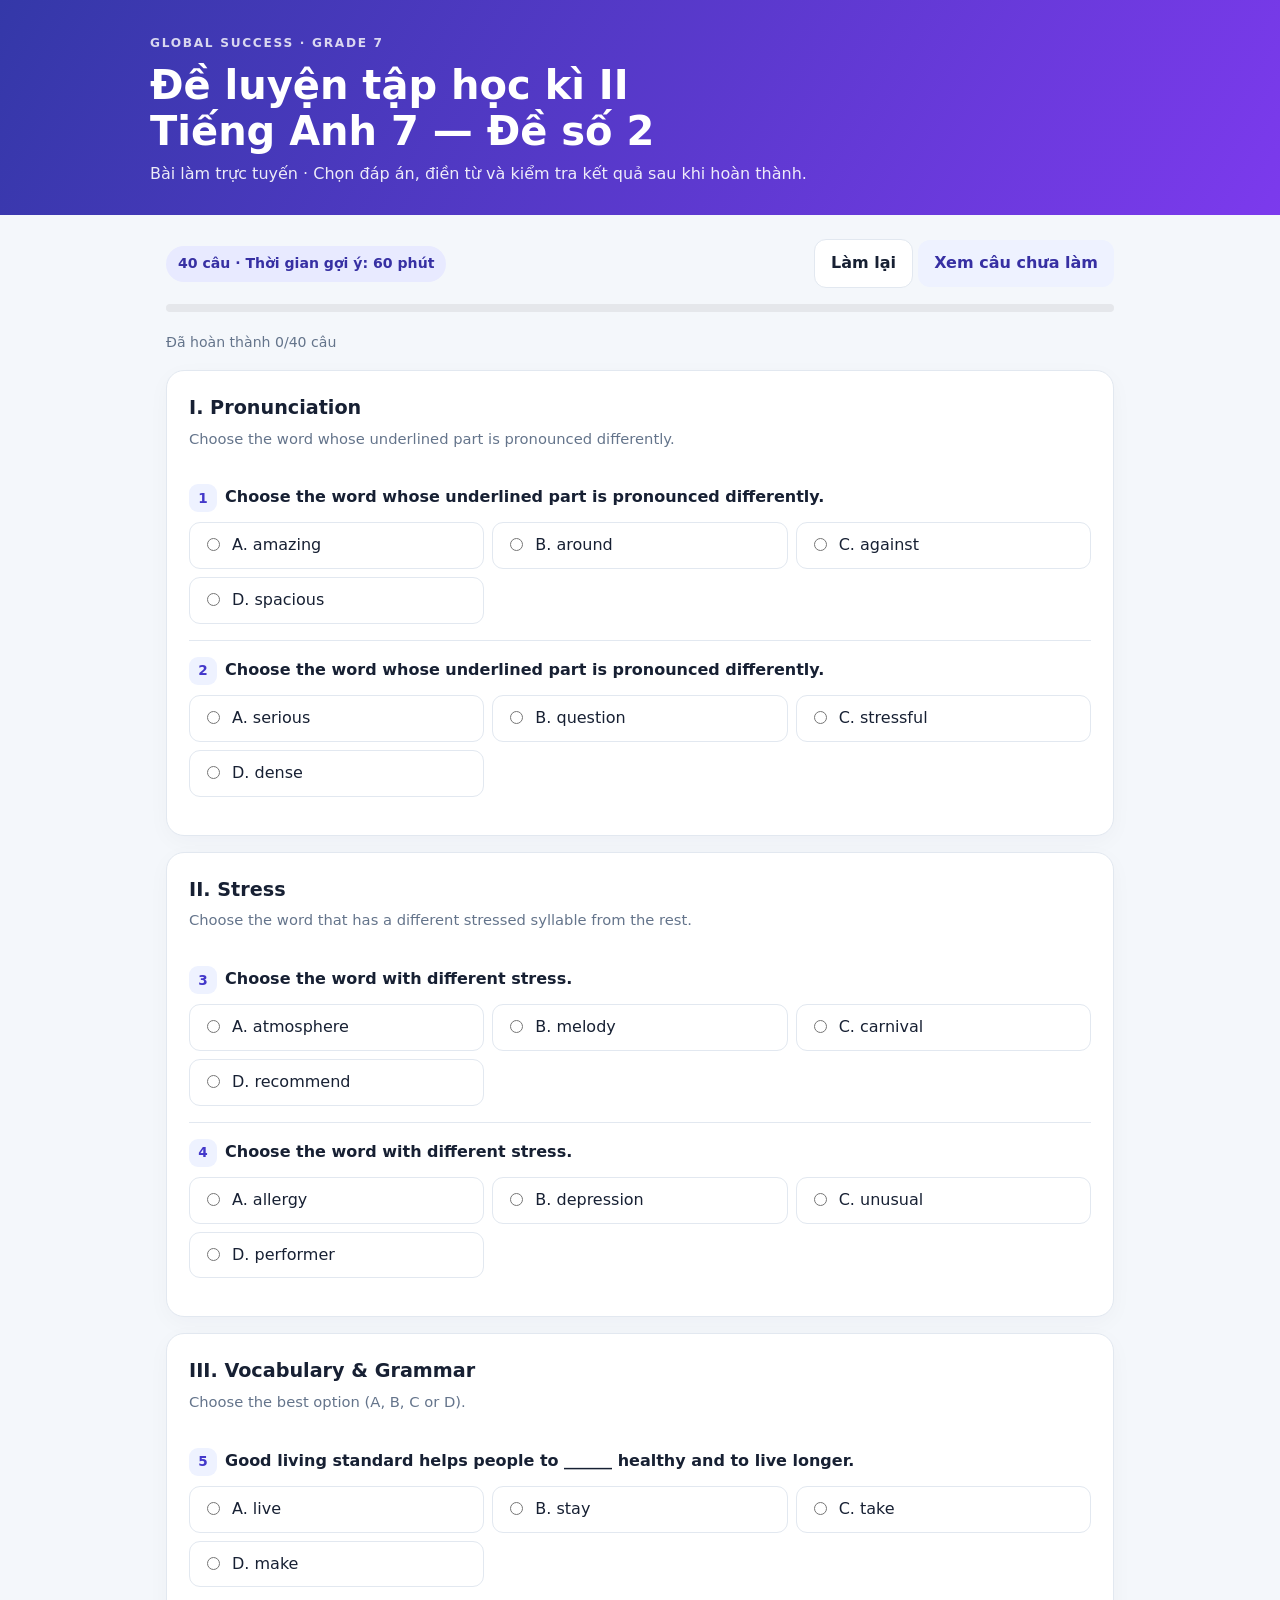
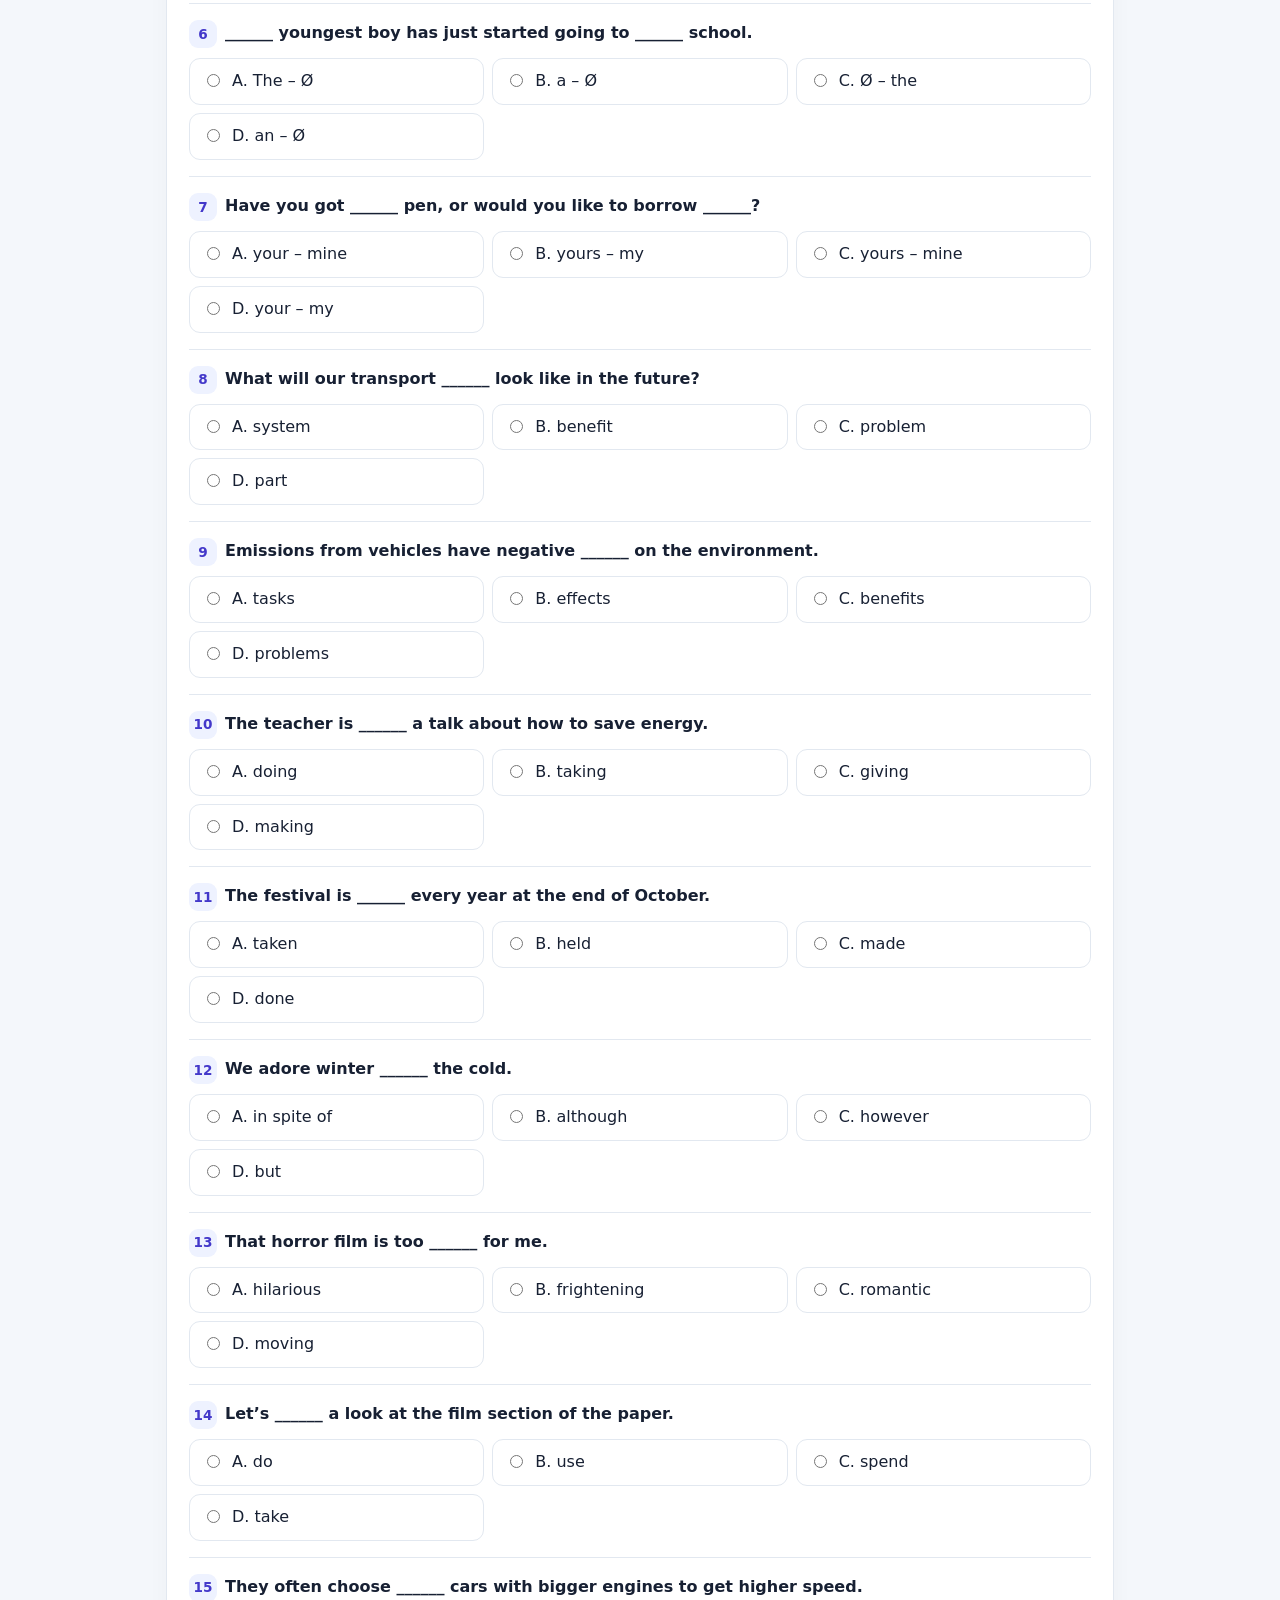
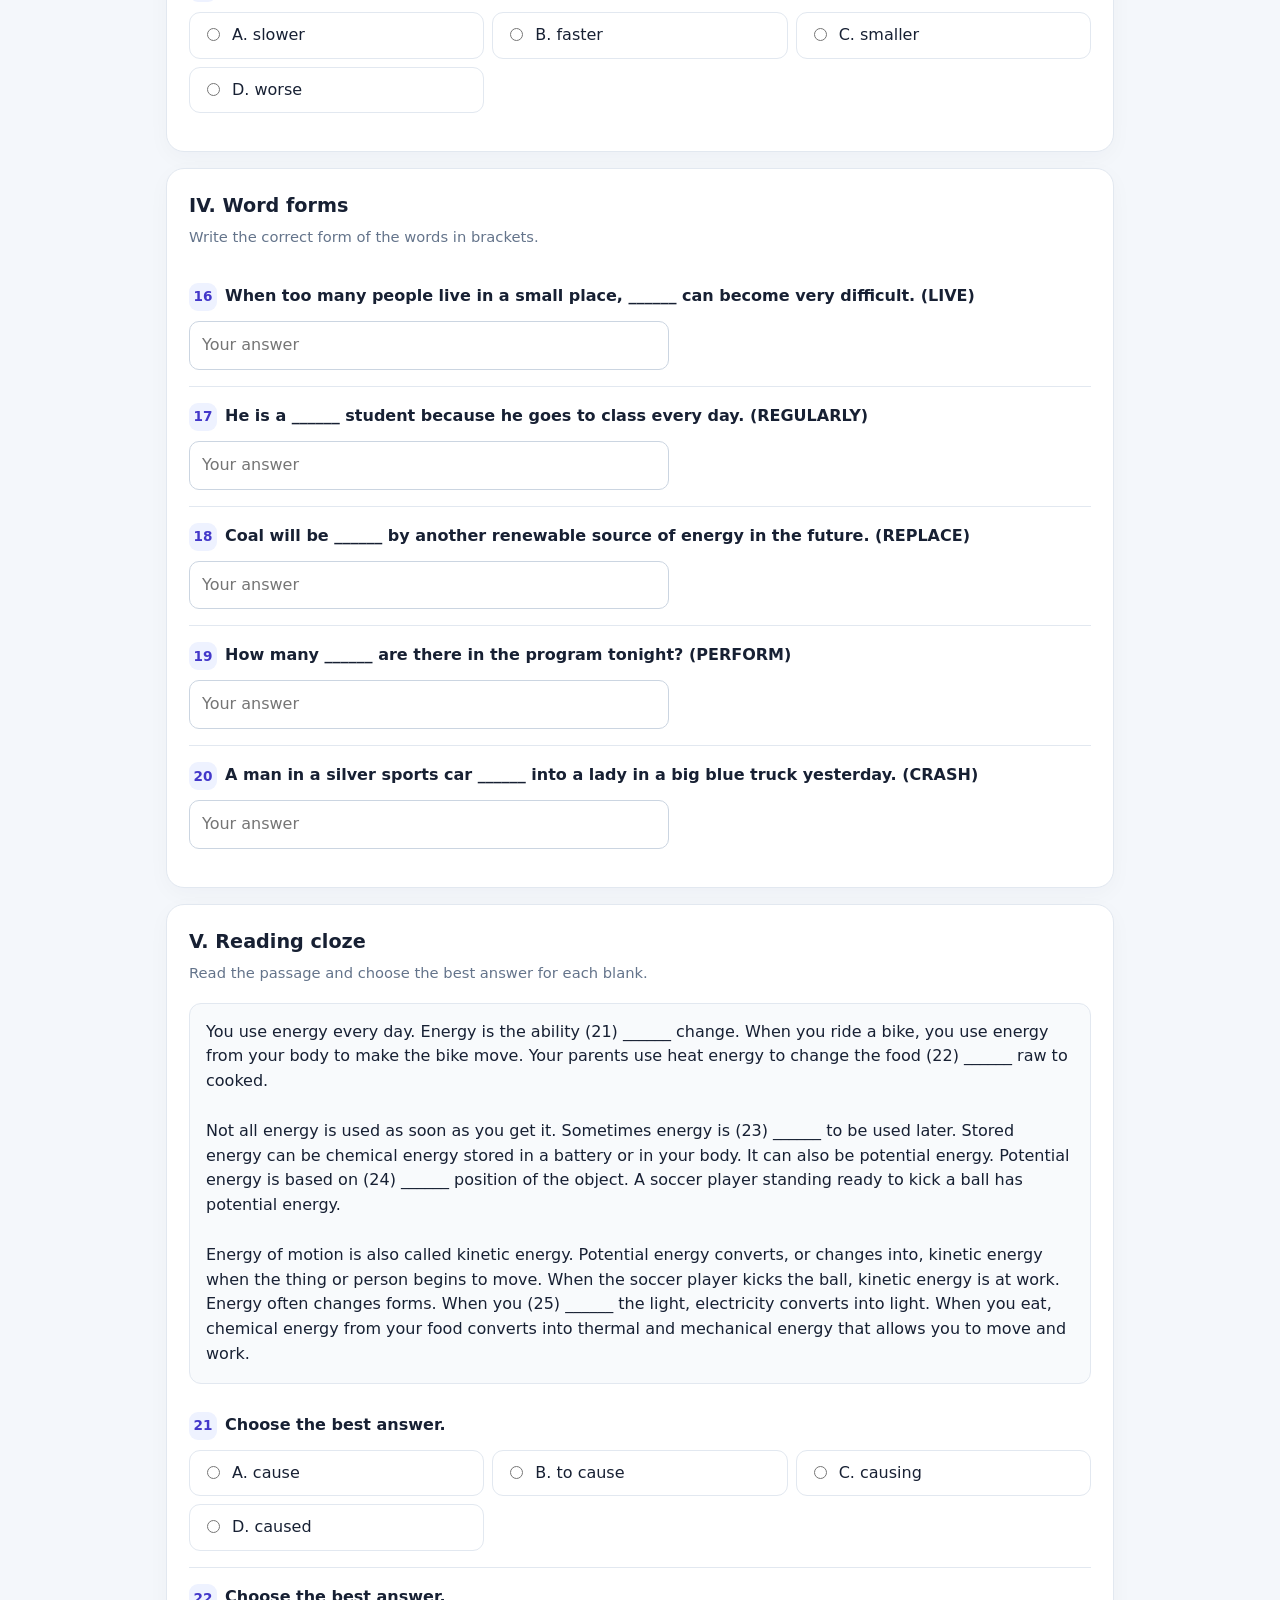
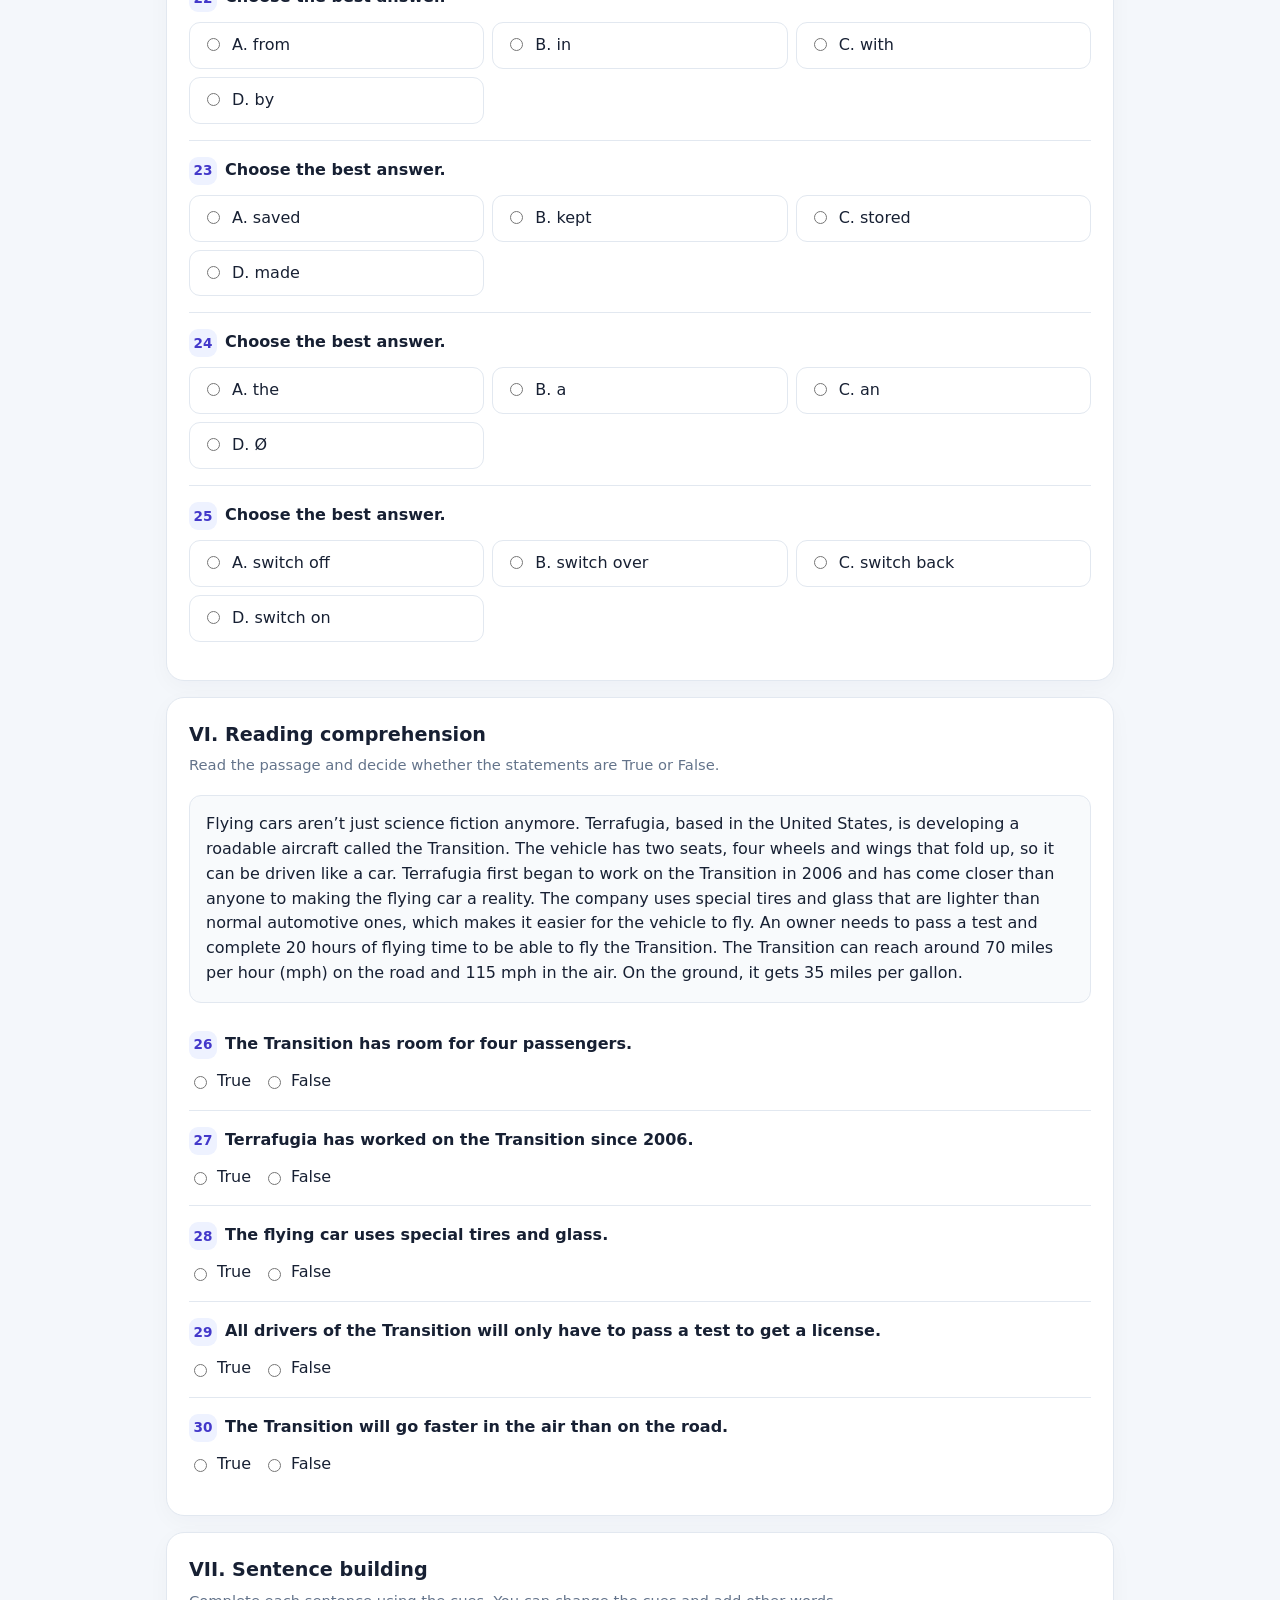
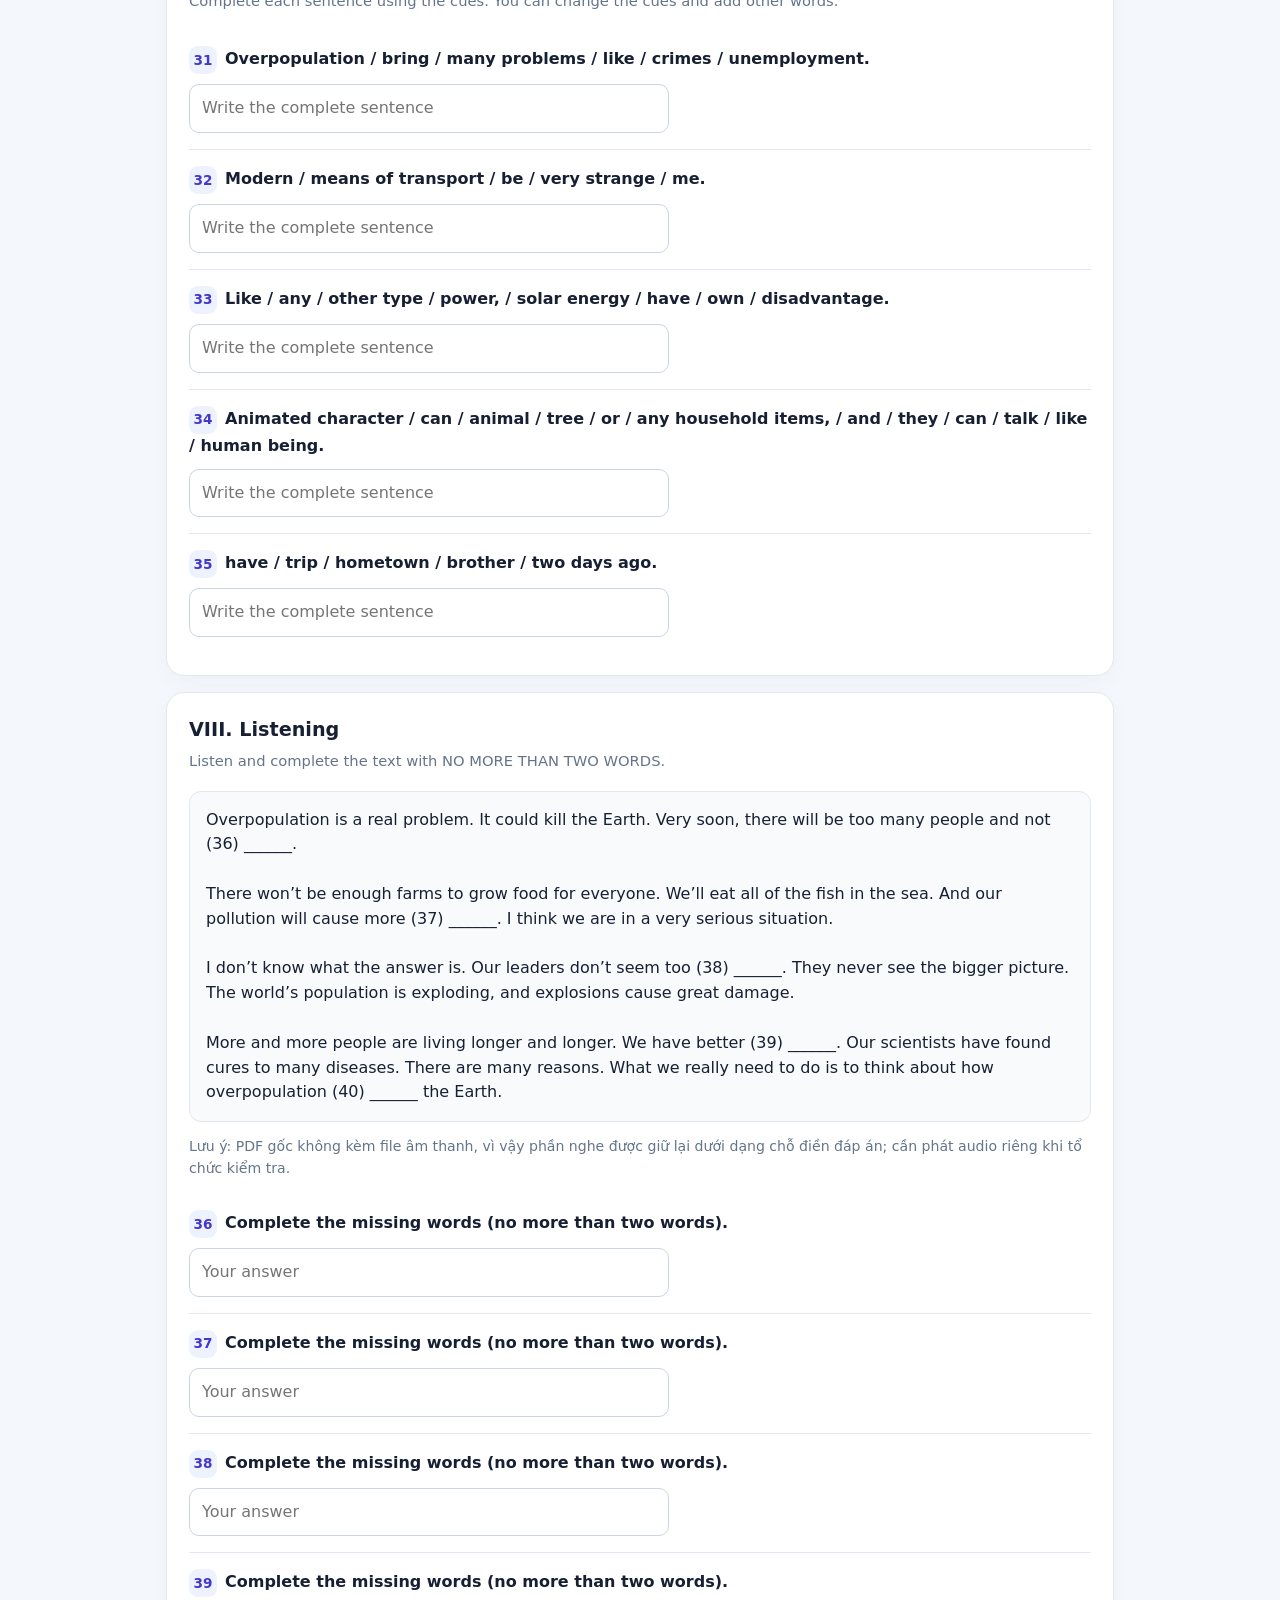
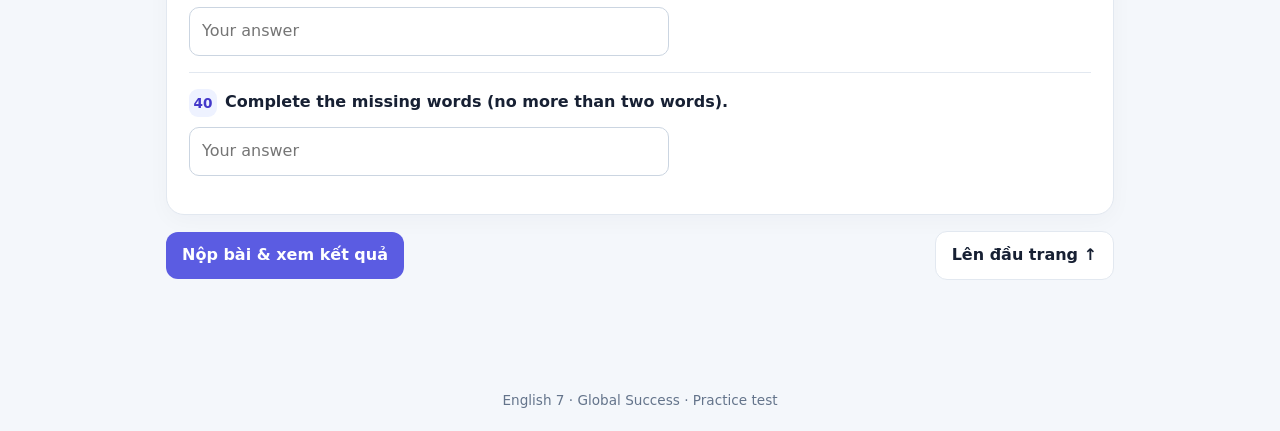
==== commit ba561ce5: "Update online English test" ====
--- a/index.html
+++ b/index.html
@@ -1,135 +1,176 @@
 <!DOCTYPE html>
-<html lang="en">
+<html lang="vi">
 <head>
 <meta charset="UTF-8">
 <meta name="viewport" content="width=device-width, initial-scale=1.0">
-<title>English 3 - Final Test</title>
-<link rel="stylesheet" href="style.css">
+<title>English 7 | Semester 2 Practice Test</title>
+<style>
+:root{--bg:#f4f7fb;--card:#fff;--ink:#172033;--muted:#64748b;--brand:#5b5ce2;--brand2:#8b5cf6;--line:#e2e8f0;--good:#15803d;--bad:#b91c1c}
+*{box-sizing:border-box}body{margin:0;background:var(--bg);color:var(--ink);font:16px/1.55 Inter,system-ui,-apple-system,"Segoe UI",sans-serif}
+header{background:linear-gradient(120deg,#3438a8,#7c3aed);color:#fff;padding:34px 20px 28px}
+.hero{max-width:980px;margin:auto}.eyebrow{text-transform:uppercase;letter-spacing:.14em;font-size:.76rem;font-weight:800;opacity:.8}
+h1{font-size:clamp(1.7rem,4vw,2.5rem);line-height:1.15;margin:.55rem 0}.hero p{margin:.5rem 0 0;opacity:.9}
+main{max-width:980px;margin:24px auto;padding:0 16px 50px}.toolbar{display:flex;gap:10px;flex-wrap:wrap;align-items:center;justify-content:space-between;margin-bottom:16px}
+.pill{background:#e8eaff;color:#3730a3;padding:7px 12px;border-radius:999px;font-size:.88rem;font-weight:700}
+button{font:inherit;border:0;border-radius:12px;padding:11px 16px;cursor:pointer;font-weight:750;transition:.15s}
+button:hover{transform:translateY(-1px)}.primary{background:var(--brand);color:#fff}.secondary{background:#eef2ff;color:#3730a3}.quiet{background:#fff;border:1px solid var(--line);color:var(--ink)}
+.progress-wrap{height:8px;background:#e5e7eb;border-radius:99px;overflow:hidden;margin:12px 0 20px}.progress{height:100%;width:0;background:linear-gradient(90deg,var(--brand),var(--brand2));transition:width .2s}
+.section{background:var(--card);border:1px solid var(--line);border-radius:18px;padding:22px;margin:16px 0;box-shadow:0 6px 22px #17203308}
+.section h2{margin:0 0 5px;font-size:1.2rem}.sub{color:var(--muted);font-size:.92rem;margin:0 0 18px}
+.q{padding:16px 0;border-top:1px solid var(--line)}.q:first-of-type{border-top:0}.q-title{font-weight:700;margin-bottom:10px}.num{display:inline-grid;place-items:center;width:28px;height:28px;border-radius:9px;background:#eef2ff;color:#4338ca;margin-right:8px;font-size:.85rem}
+.options{display:grid;grid-template-columns:repeat(auto-fit,minmax(220px,1fr));gap:8px}
+.option{display:flex;align-items:flex-start;gap:9px;padding:10px 12px;border:1px solid var(--line);border-radius:11px;cursor:pointer;background:#fff}
+.option:hover{border-color:#a5b4fc;background:#fafaff}.option input{margin-top:5px;accent-color:var(--brand)}.option:has(input:checked){border-color:#818cf8;background:#f5f3ff}
+input[type=text]{width:100%;max-width:480px;border:1px solid #cbd5e1;border-radius:10px;padding:11px 12px;font:inherit}
+.passage{background:#f8fafc;border:1px solid var(--line);border-radius:12px;padding:16px;margin:12px 0;white-space:normal}
+.tf{display:flex;gap:12px;flex-wrap:wrap}.tf label{display:flex;gap:7px;align-items:center}.tf input{accent-color:var(--brand)}
+.feedback{font-size:.9rem;margin-top:7px;font-weight:700}.correct{color:var(--good)}.incorrect{color:var(--bad)}.unanswered{color:#a16207}
+#result{display:none;position:sticky;bottom:12px;background:#fff;border:1px solid var(--line);border-radius:16px;padding:18px;box-shadow:0 12px 35px #0f172a22;z-index:5;margin-top:20px}
+.score{font-size:1.8rem;font-weight:850;color:#4338ca}.small{color:var(--muted);font-size:.88rem}
+footer{text-align:center;color:var(--muted);padding:20px;font-size:.85rem}
+@media(max-width:600px){.section{padding:16px}.toolbar{align-items:stretch}.toolbar button{flex:1}}
+</style>
 </head>
 <body>
-<div class="container">
-  <div class="hero">
-    <h1>ĐỀ KIỂM TRA CUỐI KÌ 2 – ĐỀ 1</h1>
-    <p>English 3 – Global Success</p>
-    <p>Online Test</p>
-  </div>
-
-  <form id="testForm">
-    <div class="card">
-      <h2>Student information</h2>
-      <div class="grid">
-        <div><label>Full name<input id="studentName" type="text" required placeholder="Enter your full name"></label></div>
-        <div><label>Class<input id="studentClass" type="text" required placeholder="Enter your class"></label></div>
-      </div>
-    </div>
-
-    <div class="card">
-      <h2>A. LISTENING</h2>
-      <div class="section-note">I. Listen and tick.</div>
-      <div class="audio">
-        <strong>🎧 Listening audio</strong>
-        <audio id="audio1" controls preload="metadata">
-          <source src="audio/listening.mp3" type="audio/mpeg">
-          Your browser does not support audio.
-        </audio>
-        <div class="notice">Teacher: put the audio file at <b>audio/listening.mp3</b>.</div>
-      </div>
-      <div id="listenTick"></div>
-
-      <div class="section-note" style="margin-top:22px">II. Listen and write Y (Yes) or N (No).</div>
-      <div class="audio" style="margin: 12px 0 16px;">
-        <strong>🎧 Part II audio</strong>
-        <audio id="audio2" controls preload="metadata">
-          <source src="audio/de-1-2.mp3" type="audio/mpeg">
-          Your browser does not support audio.
-        </audio>
-      </div>
-      <div id="listenYN"></div>
-    </div>
-
-    <div class="card">
-      <h2>B. READING &amp; WRITING</h2>
-      <div class="section-note">II. Read and tick True (T) or False (F).</div>
-      <div class="reading-passage">
-        <p><strong>Read the passage and tick T or F.</strong></p>
-        <h3>My Family</h3>
-        <p>Hello! My name is Mai. I am eight years old. There are four people in my family. They are my father, my mother, my brother and me. My father is a doctor. My mother is a teacher. My brother is eleven years old. We are a happy family.</p>
-      </div>
-      <div id="readingTF"></div>
-
-      <div class="section-note" style="margin-top:22px">III. Look and write.</div>
-      <div class="notice" style="margin-bottom: 12px;">Write only ONE word in each blank.</div>
-      <div class="q">
-        <div class="q-title">11. There is a ______ in my bedroom. I sleep on it.</div>
-        <input type="text" name="w1" placeholder="Your answer" autocomplete="off">
-      </div>
-      <div class="q">
-        <div class="q-title">12. My father is a ______. He works in a hospital.</div>
-        <input type="text" name="w2" placeholder="Your answer" autocomplete="off">
-      </div>
-      <div class="q">
-        <div class="q-title">13. I have two ______. They are my pets. They have whiskers and like milk.</div>
-        <input type="text" name="w3" placeholder="Your answer" autocomplete="off">
-      </div>
-      <div class="q">
-        <div class="q-title">14. She is ______ a bike to school.</div>
-        <input type="text" name="w4" placeholder="Your answer" autocomplete="off">
-      </div>
-      <div class="q">
-        <div class="q-title">15. The monkey is ______ in the tree. It is moving from branch to branch.</div>
-        <input type="text" name="w5" placeholder="Your answer" autocomplete="off">
-      </div>
-    </div>
-
-    <div class="card">
-      <h2>C. GRAMMAR</h2>
-      <div class="section-note">Choose the correct answer A, B or C.</div>
-      <div id="grammar"></div>
-    </div>
-
-    <div class="card">
-      <h2>D. SPEAKING</h2>
-      <div class="section-note">Part 1. Introduce yourself</div>
-      <div class="q">
-        <div class="q-title">1. What's your name?</div>
-        <input type="text" name="speaking1" placeholder="Your answer">
-      </div>
-      <div class="q">
-        <div class="q-title">2. How old are you?</div>
-        <input type="text" name="speaking2" placeholder="Your answer">
-      </div>
-      <div class="q">
-        <div class="q-title">3. How are you?</div>
-        <input type="text" name="speaking3" placeholder="Your answer">
-      </div>
-
-      <div class="section-note" style="margin-top:22px">Part 2. Answer the questions – 4 points</div>
-      <div class="q">
-        <div class="q-title">1. What's your father's/mother's job?</div>
-        <input type="text" name="speaking4" placeholder="Your answer">
-      </div>
-      <div class="q">
-        <div class="q-title">2. What's your favourite food?</div>
-        <input type="text" name="speaking5" placeholder="Your answer">
-      </div>
-    </div>
-
-    <div class="card">
-      <div class="actions">
-        <div class="timer">⏱ <span id="time">30:00</span></div>
-        <button id="submitBtn" type="submit">Submit test</button>
-      </div>
-    </div>
-  </form>
-
-  <div class="card" id="result">
-    <h2>Result</h2>
-    <div class="score" id="score"></div>
-    <p id="resultText"></p>
-    <p id="wrongAnswers"></p>
-  </div>`
-</div>
-
-<script src="script.js"></script>
+<header><div class="hero">
+<div class="eyebrow">GLOBAL SUCCESS · GRADE 7</div>
+<h1>Đề luyện tập học kì II<br>Tiếng Anh 7 — Đề số 2</h1>
+<p>Bài làm trực tuyến · Chọn đáp án, điền từ và kiểm tra kết quả sau khi hoàn thành.</p>
+</div></header>
+<main>
+<div class="toolbar"><span class="pill">40 câu · Thời gian gợi ý: 60 phút</span><div><button class="quiet" id="resetBtn" type="button">Làm lại</button> <button class="secondary" id="reviewBtn" type="button">Xem câu chưa làm</button></div></div>
+<div class="progress-wrap"><div class="progress" id="progress"></div></div>
+<p class="small" id="progressText">Đã hoàn thành 0/40 câu</p>
+<form id="quiz">
+<section class="section"><h2>I. Pronunciation</h2><p class="sub">Choose the word whose underlined part is pronounced differently.</p>
+<div class="q" data-q="1"><div class="q-title"><span class="num">1</span>Choose the word whose underlined part is pronounced differently.</div><div class="options">
+<label class="option"><input type="radio" name="q1" value="A"> A. amazing</label><label class="option"><input type="radio" name="q1" value="B"> B. around</label><label class="option"><input type="radio" name="q1" value="C"> C. against</label><label class="option"><input type="radio" name="q1" value="D"> D. spacious</label></div></div>
+<div class="q" data-q="2"><div class="q-title"><span class="num">2</span>Choose the word whose underlined part is pronounced differently.</div><div class="options">
+<label class="option"><input type="radio" name="q2" value="A"> A. serious</label><label class="option"><input type="radio" name="q2" value="B"> B. question</label><label class="option"><input type="radio" name="q2" value="C"> C. stressful</label><label class="option"><input type="radio" name="q2" value="D"> D. dense</label></div></div>
+</section>
+<section class="section"><h2>II. Stress</h2><p class="sub">Choose the word that has a different stressed syllable from the rest.</p>
+<div class="q" data-q="3"><div class="q-title"><span class="num">3</span>Choose the word with different stress.</div><div class="options"><label class="option"><input type="radio" name="q3" value="A"> A. atmosphere</label><label class="option"><input type="radio" name="q3" value="B"> B. melody</label><label class="option"><input type="radio" name="q3" value="C"> C. carnival</label><label class="option"><input type="radio" name="q3" value="D"> D. recommend</label></div></div>
+<div class="q" data-q="4"><div class="q-title"><span class="num">4</span>Choose the word with different stress.</div><div class="options"><label class="option"><input type="radio" name="q4" value="A"> A. allergy</label><label class="option"><input type="radio" name="q4" value="B"> B. depression</label><label class="option"><input type="radio" name="q4" value="C"> C. unusual</label><label class="option"><input type="radio" name="q4" value="D"> D. performer</label></div></div>
+</section>
+<section class="section"><h2>III. Vocabulary & Grammar</h2><p class="sub">Choose the best option (A, B, C or D).</p>
+<div id="mcq"></div>
+</section>
+<section class="section"><h2>IV. Word forms</h2><p class="sub">Write the correct form of the words in brackets.</p>
+<div class="q" data-q="16"><div class="q-title"><span class="num">16</span>When too many people live in a small place, ______ can become very difficult. (LIVE)</div><input type="text" name="q16" autocomplete="off" placeholder="Your answer"></div>
+<div class="q" data-q="17"><div class="q-title"><span class="num">17</span>He is a ______ student because he goes to class every day. (REGULARLY)</div><input type="text" name="q17" autocomplete="off" placeholder="Your answer"></div>
+<div class="q" data-q="18"><div class="q-title"><span class="num">18</span>Coal will be ______ by another renewable source of energy in the future. (REPLACE)</div><input type="text" name="q18" autocomplete="off" placeholder="Your answer"></div>
+<div class="q" data-q="19"><div class="q-title"><span class="num">19</span>How many ______ are there in the program tonight? (PERFORM)</div><input type="text" name="q19" autocomplete="off" placeholder="Your answer"></div>
+<div class="q" data-q="20"><div class="q-title"><span class="num">20</span>A man in a silver sports car ______ into a lady in a big blue truck yesterday. (CRASH)</div><input type="text" name="q20" autocomplete="off" placeholder="Your answer"></div>
+</section>
+<section class="section"><h2>V. Reading cloze</h2><p class="sub">Read the passage and choose the best answer for each blank.</p>
+<div class="passage">You use energy every day. Energy is the ability (21) ______ change. When you ride a bike, you use energy from your body to make the bike move. Your parents use heat energy to change the food (22) ______ raw to cooked.<br><br>Not all energy is used as soon as you get it. Sometimes energy is (23) ______ to be used later. Stored energy can be chemical energy stored in a battery or in your body. It can also be potential energy. Potential energy is based on (24) ______ position of the object. A soccer player standing ready to kick a ball has potential energy.<br><br>Energy of motion is also called kinetic energy. Potential energy converts, or changes into, kinetic energy when the thing or person begins to move. When the soccer player kicks the ball, kinetic energy is at work. Energy often changes forms. When you (25) ______ the light, electricity converts into light. When you eat, chemical energy from your food converts into thermal and mechanical energy that allows you to move and work.</div>
+<div id="cloze"></div>
+</section>
+<section class="section"><h2>VI. Reading comprehension</h2><p class="sub">Read the passage and decide whether the statements are True or False.</p>
+<div class="passage">Flying cars aren’t just science fiction anymore. Terrafugia, based in the United States, is developing a roadable aircraft called the Transition. The vehicle has two seats, four wheels and wings that fold up, so it can be driven like a car. Terrafugia first began to work on the Transition in 2006 and has come closer than anyone to making the flying car a reality. The company uses special tires and glass that are lighter than normal automotive ones, which makes it easier for the vehicle to fly. An owner needs to pass a test and complete 20 hours of flying time to be able to fly the Transition. The Transition can reach around 70 miles per hour (mph) on the road and 115 mph in the air. On the ground, it gets 35 miles per gallon.</div>
+<div id="tf"></div>
+</section>
+<section class="section"><h2>VII. Sentence building</h2><p class="sub">Complete each sentence using the cues. You can change the cues and add other words.</p>
+<div class="q" data-q="31"><div class="q-title"><span class="num">31</span>Overpopulation / bring / many problems / like / crimes / unemployment.</div><input type="text" name="q31" placeholder="Write the complete sentence"></div>
+<div class="q" data-q="32"><div class="q-title"><span class="num">32</span>Modern / means of transport / be / very strange / me.</div><input type="text" name="q32" placeholder="Write the complete sentence"></div>
+<div class="q" data-q="33"><div class="q-title"><span class="num">33</span>Like / any / other type / power, / solar energy / have / own / disadvantage.</div><input type="text" name="q33" placeholder="Write the complete sentence"></div>
+<div class="q" data-q="34"><div class="q-title"><span class="num">34</span>Animated character / can / animal / tree / or / any household items, / and / they / can / talk / like / human being.</div><input type="text" name="q34" placeholder="Write the complete sentence"></div>
+<div class="q" data-q="35"><div class="q-title"><span class="num">35</span>have / trip / hometown / brother / two days ago.</div><input type="text" name="q35" placeholder="Write the complete sentence"></div>
+</section>
+<section class="section"><h2>VIII. Listening</h2><p class="sub">Listen and complete the text with NO MORE THAN TWO WORDS.</p>
+<div class="passage">Overpopulation is a real problem. It could kill the Earth. Very soon, there will be too many people and not (36) ______.<br><br>There won’t be enough farms to grow food for everyone. We’ll eat all of the fish in the sea. And our pollution will cause more (37) ______. I think we are in a very serious situation.<br><br>I don’t know what the answer is. Our leaders don’t seem too (38) ______. They never see the bigger picture. The world’s population is exploding, and explosions cause great damage.<br><br>More and more people are living longer and longer. We have better (39) ______. Our scientists have found cures to many diseases. There are many reasons. What we really need to do is to think about how overpopulation (40) ______ the Earth.</div>
+<p class="small">Lưu ý: PDF gốc không kèm file âm thanh, vì vậy phần nghe được giữ lại dưới dạng chỗ điền đáp án; cần phát audio riêng khi tổ chức kiểm tra.</p>
+<div id="listening"></div>
+</section>
+<div class="toolbar"><button class="primary" type="button" id="submitBtn">Nộp bài & xem kết quả</button><button class="quiet" type="button" id="topBtn">Lên đầu trang ↑</button></div>
+<div id="result" aria-live="polite"></div>
+</form>
+</main><footer>English 7 · Global Success · Practice test</footer>
+<script>
+const questions = [
+[5,"Good living standard helps people to ______ healthy and to live longer.",["A. live","B. stay","C. take","D. make"]],
+[6,"______ youngest boy has just started going to ______ school.",["A. The – Ø","B. a – Ø","C. Ø – the","D. an – Ø"]],
+[7,"Have you got ______ pen, or would you like to borrow ______?",["A. your – mine","B. yours – my","C. yours – mine","D. your – my"]],
+[8,"What will our transport ______ look like in the future?",["A. system","B. benefit","C. problem","D. part"]],
+[9,"Emissions from vehicles have negative ______ on the environment.",["A. tasks","B. effects","C. benefits","D. problems"]],
+[10,"The teacher is ______ a talk about how to save energy.",["A. doing","B. taking","C. giving","D. making"]],
+[11,"The festival is ______ every year at the end of October.",["A. taken","B. held","C. made","D. done"]],
+[12,"We adore winter ______ the cold.",["A. in spite of","B. although","C. however","D. but"]],
+[13,"That horror film is too ______ for me.",["A. hilarious","B. frightening","C. romantic","D. moving"]],
+[14,"Let’s ______ a look at the film section of the paper.",["A. do","B. use","C. spend","D. take"]],
+[15,"They often choose ______ cars with bigger engines to get higher speed.",["A. slower","B. faster","C. smaller","D. worse"]]
+];
+const mcq = document.getElementById('mcq');
+questions.forEach(([n,q,opts])=>{const d=document.createElement('div');d.className='q';d.dataset.q=n;d.innerHTML=`<div class="q-title"><span class="num">${n}</span>${q}</div><div class="options">${opts.map((o,i)=>`<label class="option"><input type="radio" name="q${n}" value="${'ABCD'[i]}"> ${o}</label>`).join('')}</div>`;mcq.appendChild(d)});
+const cloze = [
+[21,"A. cause","B. to cause","C. causing","D. caused"],
+[22,"A. from","B. in","C. with","D. by"],
+[23,"A. saved","B. kept","C. stored","D. made"],
+[24,"A. the","B. a","C. an","D. Ø"],
+[25,"A. switch off","B. switch over","C. switch back","D. switch on"]
+];
+cloze.forEach(([n,...opts])=>{const d=document.createElement('div');d.className='q';d.dataset.q=n;d.innerHTML=`<div class="q-title"><span class="num">${n}</span>Choose the best answer.</div><div class="options">${opts.map((o,i)=>`<label class="option"><input type="radio" name="q${n}" value="${'ABCD'[i]}"> ${o}</label>`).join('')}</div>`;document.getElementById('cloze').appendChild(d)});
+const tfs = [
+[26,"The Transition has room for four passengers."],
+[27,"Terrafugia has worked on the Transition since 2006."],
+[28,"The flying car uses special tires and glass."],
+[29,"All drivers of the Transition will only have to pass a test to get a license."],
+[30,"The Transition will go faster in the air than on the road."]
+];
+tfs.forEach(([n,q])=>{const d=document.createElement('div');d.className='q';d.dataset.q=n;d.innerHTML=`<div class="q-title"><span class="num">${n}</span>${q}</div><div class="tf"><label><input type="radio" name="q${n}" value="T"> True</label><label><input type="radio" name="q${n}" value="F"> False</label></div>`;document.getElementById('tf').appendChild(d)});
+for(let n=36;n<=40;n++){const d=document.createElement('div');d.className='q';d.dataset.q=n;d.innerHTML=`<div class="q-title"><span class="num">${n}</span>Complete the missing words (no more than two words).</div><input type="text" name="q${n}" placeholder="Your answer">`;document.getElementById('listening').appendChild(d)}
+const answers={1:"D",2:"B",3:"D",4:"B",5:"B",6:"A",7:"A",8:"A",9:"B",10:"C",11:"B",12:"A",13:"B",14:"D",15:"B",16:"living",17:"regular",18:"replaced",19:"performers",20:"crashed",21:"B",22:"A",23:"C",24:"A",25:"D",26:"F",27:"T",28:"T",29:"F",30:"T"};
+const accepted={
+31:["overpopulation brings many problems like crimes and unemployment","overpopulation brings many problems such as crimes and unemployment"],
+32:["modern means of transport are very strange to me","modern means of transport are very strange for me"],
+33:["like any other type of power solar energy has its own disadvantages","like any other type of power solar energy has its own disadvantage"],
+34:["animated characters can be animals trees or any household items and they can talk like human beings","animated characters can be animals trees or any household item and they can talk like human beings"],
+35:["my brother had a trip to his hometown two days ago","my brother went on a trip to his hometown two days ago","my brother took a trip to his hometown two days ago"],
+36:["enough food","enough food to eat"],
+37:["problems"],
+38:["worried"],
+39:["health care","healthcare","medical care"],
+40:["affects","will affect","is affecting"]
+};
+const total=40;
+function val(n){const els=[...document.querySelectorAll(`[name="q${n}"]`)];if(!els.length)return "";if(els[0].type==="radio")return (els.find(e=>e.checked)||{}).value||"";return els[0].value.trim()}
+function normalize(s){return s.toLowerCase().trim().replace(/[.,!?;:]/g,'').replace(/\s+/g,' ')}
+function updateProgress(){let done=0;for(let n=1;n<=total;n++)if(val(n))done++;document.getElementById('progress').style.width=(done/total*100)+'%';document.getElementById('progressText').textContent=`Đã hoàn thành ${done}/${total} câu`}
+document.getElementById('quiz').addEventListener('input',updateProgress);
+document.getElementById('quiz').addEventListener('change',updateProgress);
+document.getElementById('submitBtn').addEventListener('click',()=>{
+ let auto=0,checked=0,open=0;const details=[];
+ for(let n=1;n<=total;n++){
+  const answer=val(n);const d=document.querySelector(`[data-q="${n}"]`);let status='',explain='',keyText='';
+  if(answer)checked++;
+  let isAutoCorrect=false;
+  if(Object.prototype.hasOwnProperty.call(answers,n)){
+   keyText=answers[n];
+   if(!answer){status='unanswered';explain='Chưa trả lời';}
+   else if(normalize(answer)===normalize(answers[n])){status='correct';auto++;isAutoCorrect=true;explain='Đúng';}
+   else {status='incorrect';explain='Chưa đúng';}
+  } else if(Object.prototype.hasOwnProperty.call(accepted,n)){
+   keyText=accepted[n][0];
+   if(!answer){status='unanswered';explain='Chưa trả lời';}
+   else if(accepted[n].some(a=>normalize(answer)===normalize(a))){status='correct';auto++;isAutoCorrect=true;explain='Đúng';}
+   else {status='incorrect';explain='Chưa đúng — đáp án tham khảo: '+keyText;}
+  } else {
+   open++;status='unanswered';explain='Cần giáo viên chấm';
+  }
+  let fb=d.querySelector('.feedback');if(!fb){fb=document.createElement('div');fb.className='feedback';d.appendChild(fb)}
+  fb.className='feedback '+status;
+  fb.textContent=explain+(keyText && !isAutoCorrect && Object.prototype.hasOwnProperty.call(answers,n)?' · Đáp án: '+keyText:'');
+  details.push({n,answer,status});
+ }
+ const result=document.getElementById('result');result.style.display='block';
+ const grade10=(auto/40*10);
+ result.innerHTML=`<div class="small">KẾT QUẢ</div><div class="score">${grade10.toFixed(2).replace(/\\.00$/,'')}/10 điểm</div><p>Bạn đã trả lời ${checked}/40 câu và đúng ${auto}/40 câu theo đáp án được thiết lập.</p><p class="small">Điểm được quy đổi theo công thức: số câu đúng / 40 × 10. Đáp án câu 31–40 là đáp án tham khảo và có thể cần giáo viên xem lại nếu học sinh diễn đạt tương đương. Phần Listening chưa có audio trong PDF, nên cần phát audio riêng khi làm bài.</p>`;
+ result.scrollIntoView({behavior:'smooth',block:'center'});
+});
+document.getElementById('resetBtn').addEventListener('click',()=>{document.getElementById('quiz').reset();document.querySelectorAll('.feedback').forEach(e=>e.remove());document.getElementById('result').style.display='none';updateProgress();window.scrollTo({top:0,behavior:'smooth'})});
+document.getElementById('reviewBtn').addEventListener('click',()=>{const unanswered=[...document.querySelectorAll('.q')].filter(d=>!val(Number(d.dataset.q)));if(!unanswered.length){alert('Bạn đã nhập câu trả lời cho tất cả câu hỏi!');return}unanswered[0].scrollIntoView({behavior:'smooth',block:'center'});unanswered.forEach(d=>d.style.outline='2px solid #f59e0b');setTimeout(()=>unanswered.forEach(d=>d.style.outline=''),2200)});
+document.getElementById('topBtn').addEventListener('click',()=>window.scrollTo({top:0,behavior:'smooth'}));
+updateProgress();
+</script>
 </body>
-</html>
+</html>
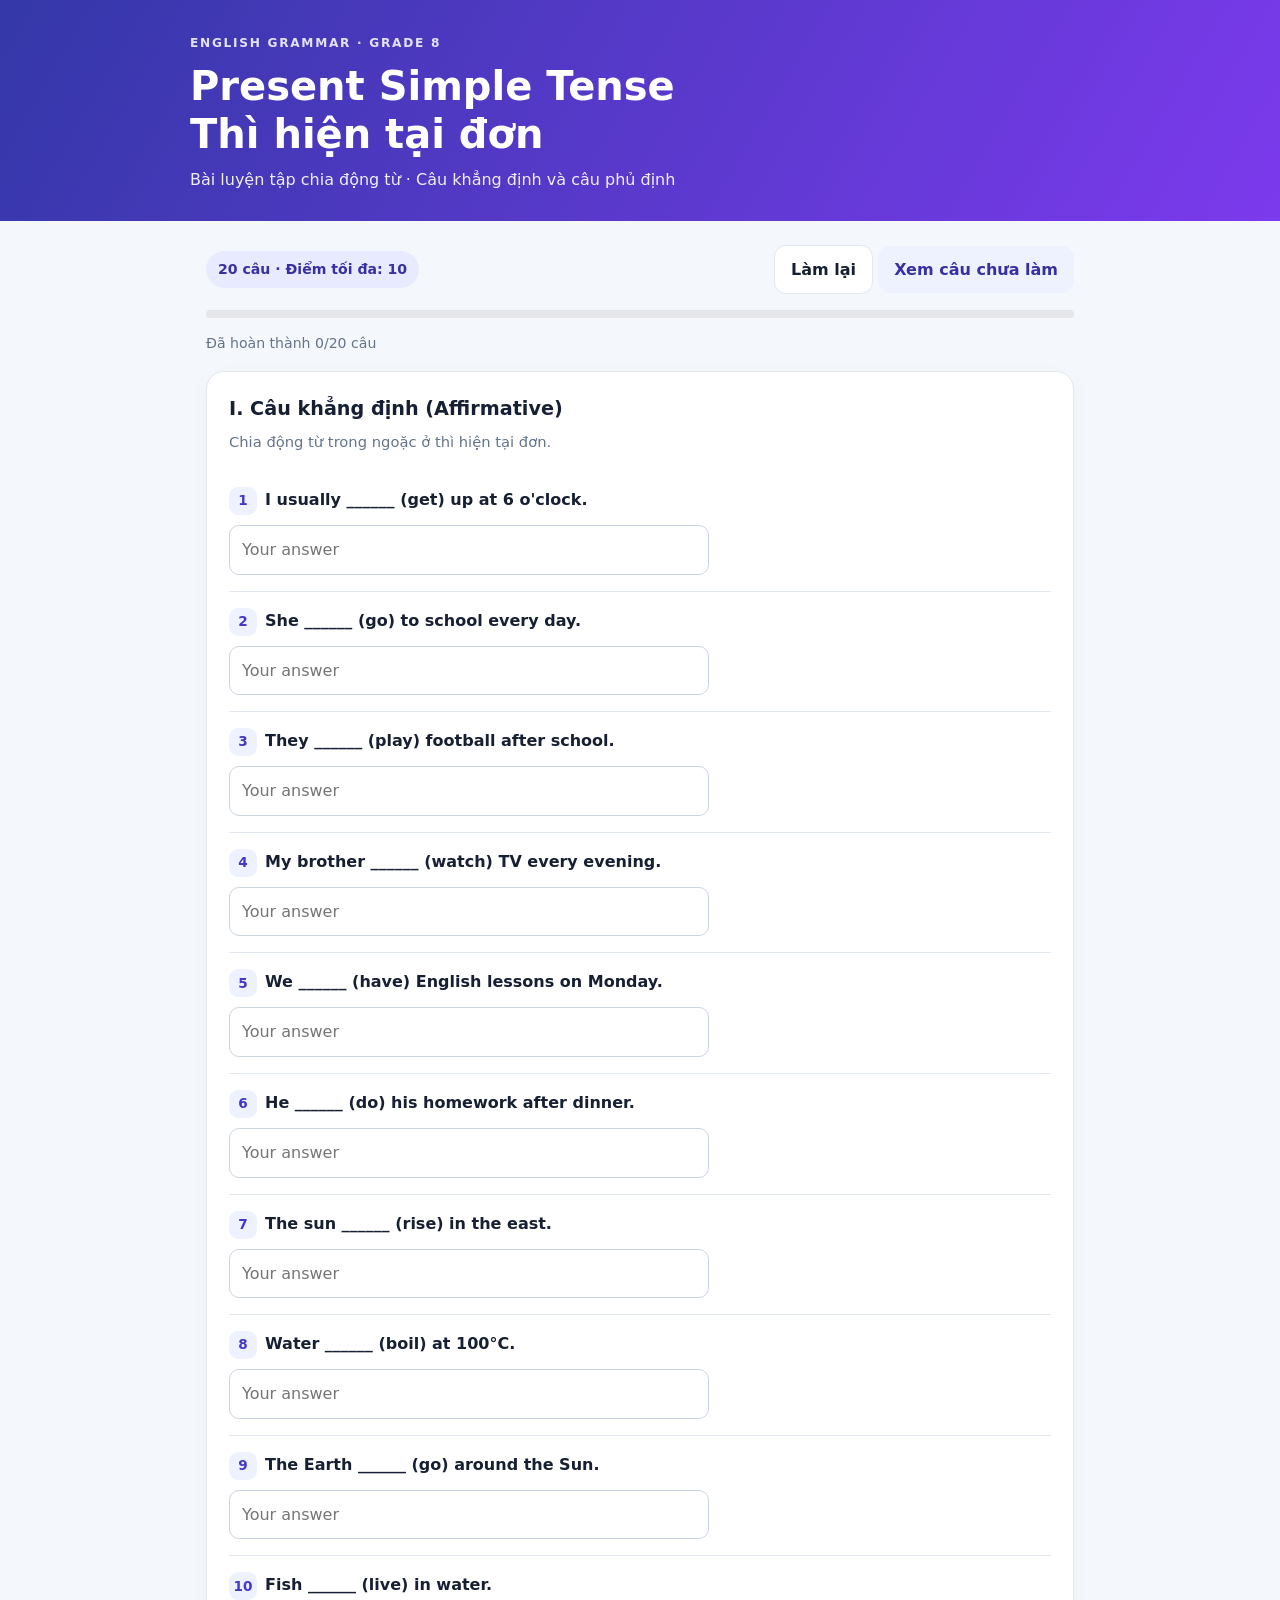
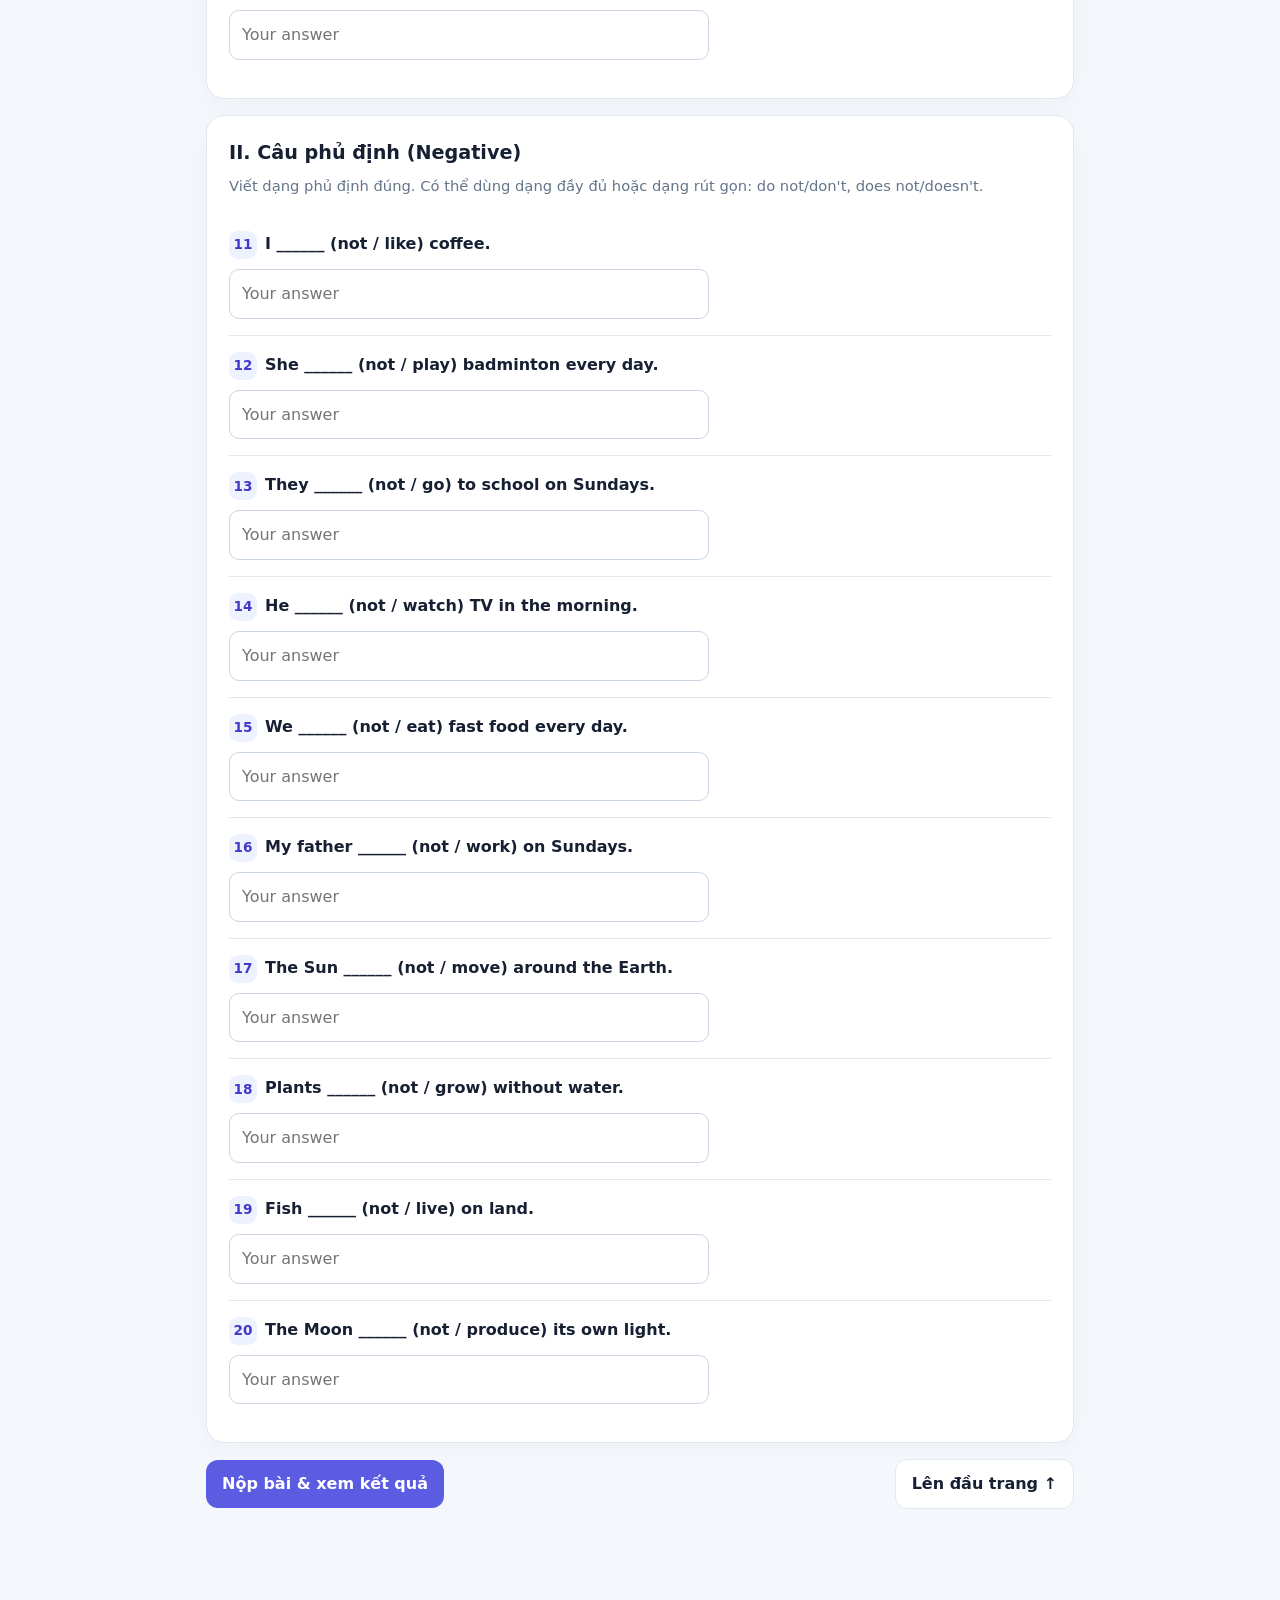
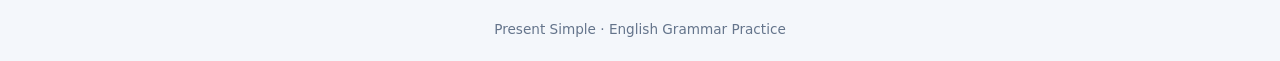
==== commit 9d8029cb: "," ====
--- a/index.html
+++ b/index.html
@@ -1,176 +1,12 @@
-<!DOCTYPE html>
-<html lang="vi">
+<!doctype html>
+<html lang="en">
 <head>
-<meta charset="UTF-8">
-<meta name="viewport" content="width=device-width, initial-scale=1.0">
-<title>English 7 | Semester 2 Practice Test</title>
-<style>
-:root{--bg:#f4f7fb;--card:#fff;--ink:#172033;--muted:#64748b;--brand:#5b5ce2;--brand2:#8b5cf6;--line:#e2e8f0;--good:#15803d;--bad:#b91c1c}
-*{box-sizing:border-box}body{margin:0;background:var(--bg);color:var(--ink);font:16px/1.55 Inter,system-ui,-apple-system,"Segoe UI",sans-serif}
-header{background:linear-gradient(120deg,#3438a8,#7c3aed);color:#fff;padding:34px 20px 28px}
-.hero{max-width:980px;margin:auto}.eyebrow{text-transform:uppercase;letter-spacing:.14em;font-size:.76rem;font-weight:800;opacity:.8}
-h1{font-size:clamp(1.7rem,4vw,2.5rem);line-height:1.15;margin:.55rem 0}.hero p{margin:.5rem 0 0;opacity:.9}
-main{max-width:980px;margin:24px auto;padding:0 16px 50px}.toolbar{display:flex;gap:10px;flex-wrap:wrap;align-items:center;justify-content:space-between;margin-bottom:16px}
-.pill{background:#e8eaff;color:#3730a3;padding:7px 12px;border-radius:999px;font-size:.88rem;font-weight:700}
-button{font:inherit;border:0;border-radius:12px;padding:11px 16px;cursor:pointer;font-weight:750;transition:.15s}
-button:hover{transform:translateY(-1px)}.primary{background:var(--brand);color:#fff}.secondary{background:#eef2ff;color:#3730a3}.quiet{background:#fff;border:1px solid var(--line);color:var(--ink)}
-.progress-wrap{height:8px;background:#e5e7eb;border-radius:99px;overflow:hidden;margin:12px 0 20px}.progress{height:100%;width:0;background:linear-gradient(90deg,var(--brand),var(--brand2));transition:width .2s}
-.section{background:var(--card);border:1px solid var(--line);border-radius:18px;padding:22px;margin:16px 0;box-shadow:0 6px 22px #17203308}
-.section h2{margin:0 0 5px;font-size:1.2rem}.sub{color:var(--muted);font-size:.92rem;margin:0 0 18px}
-.q{padding:16px 0;border-top:1px solid var(--line)}.q:first-of-type{border-top:0}.q-title{font-weight:700;margin-bottom:10px}.num{display:inline-grid;place-items:center;width:28px;height:28px;border-radius:9px;background:#eef2ff;color:#4338ca;margin-right:8px;font-size:.85rem}
-.options{display:grid;grid-template-columns:repeat(auto-fit,minmax(220px,1fr));gap:8px}
-.option{display:flex;align-items:flex-start;gap:9px;padding:10px 12px;border:1px solid var(--line);border-radius:11px;cursor:pointer;background:#fff}
-.option:hover{border-color:#a5b4fc;background:#fafaff}.option input{margin-top:5px;accent-color:var(--brand)}.option:has(input:checked){border-color:#818cf8;background:#f5f3ff}
-input[type=text]{width:100%;max-width:480px;border:1px solid #cbd5e1;border-radius:10px;padding:11px 12px;font:inherit}
-.passage{background:#f8fafc;border:1px solid var(--line);border-radius:12px;padding:16px;margin:12px 0;white-space:normal}
-.tf{display:flex;gap:12px;flex-wrap:wrap}.tf label{display:flex;gap:7px;align-items:center}.tf input{accent-color:var(--brand)}
-.feedback{font-size:.9rem;margin-top:7px;font-weight:700}.correct{color:var(--good)}.incorrect{color:var(--bad)}.unanswered{color:#a16207}
-#result{display:none;position:sticky;bottom:12px;background:#fff;border:1px solid var(--line);border-radius:16px;padding:18px;box-shadow:0 12px 35px #0f172a22;z-index:5;margin-top:20px}
-.score{font-size:1.8rem;font-weight:850;color:#4338ca}.small{color:var(--muted);font-size:.88rem}
-footer{text-align:center;color:var(--muted);padding:20px;font-size:.85rem}
-@media(max-width:600px){.section{padding:16px}.toolbar{align-items:stretch}.toolbar button{flex:1}}
-</style>
+  <meta charset="utf-8">
+  <meta http-equiv="refresh" content="0; url=present_simple_grade8.html">
+  <meta name="viewport" content="width=device-width, initial-scale=1">
+  <title>English Test</title>
 </head>
 <body>
-<header><div class="hero">
-<div class="eyebrow">GLOBAL SUCCESS · GRADE 7</div>
-<h1>Đề luyện tập học kì II<br>Tiếng Anh 7 — Đề số 2</h1>
-<p>Bài làm trực tuyến · Chọn đáp án, điền từ và kiểm tra kết quả sau khi hoàn thành.</p>
-</div></header>
-<main>
-<div class="toolbar"><span class="pill">40 câu · Thời gian gợi ý: 60 phút</span><div><button class="quiet" id="resetBtn" type="button">Làm lại</button> <button class="secondary" id="reviewBtn" type="button">Xem câu chưa làm</button></div></div>
-<div class="progress-wrap"><div class="progress" id="progress"></div></div>
-<p class="small" id="progressText">Đã hoàn thành 0/40 câu</p>
-<form id="quiz">
-<section class="section"><h2>I. Pronunciation</h2><p class="sub">Choose the word whose underlined part is pronounced differently.</p>
-<div class="q" data-q="1"><div class="q-title"><span class="num">1</span>Choose the word whose underlined part is pronounced differently.</div><div class="options">
-<label class="option"><input type="radio" name="q1" value="A"> A. amazing</label><label class="option"><input type="radio" name="q1" value="B"> B. around</label><label class="option"><input type="radio" name="q1" value="C"> C. against</label><label class="option"><input type="radio" name="q1" value="D"> D. spacious</label></div></div>
-<div class="q" data-q="2"><div class="q-title"><span class="num">2</span>Choose the word whose underlined part is pronounced differently.</div><div class="options">
-<label class="option"><input type="radio" name="q2" value="A"> A. serious</label><label class="option"><input type="radio" name="q2" value="B"> B. question</label><label class="option"><input type="radio" name="q2" value="C"> C. stressful</label><label class="option"><input type="radio" name="q2" value="D"> D. dense</label></div></div>
-</section>
-<section class="section"><h2>II. Stress</h2><p class="sub">Choose the word that has a different stressed syllable from the rest.</p>
-<div class="q" data-q="3"><div class="q-title"><span class="num">3</span>Choose the word with different stress.</div><div class="options"><label class="option"><input type="radio" name="q3" value="A"> A. atmosphere</label><label class="option"><input type="radio" name="q3" value="B"> B. melody</label><label class="option"><input type="radio" name="q3" value="C"> C. carnival</label><label class="option"><input type="radio" name="q3" value="D"> D. recommend</label></div></div>
-<div class="q" data-q="4"><div class="q-title"><span class="num">4</span>Choose the word with different stress.</div><div class="options"><label class="option"><input type="radio" name="q4" value="A"> A. allergy</label><label class="option"><input type="radio" name="q4" value="B"> B. depression</label><label class="option"><input type="radio" name="q4" value="C"> C. unusual</label><label class="option"><input type="radio" name="q4" value="D"> D. performer</label></div></div>
-</section>
-<section class="section"><h2>III. Vocabulary & Grammar</h2><p class="sub">Choose the best option (A, B, C or D).</p>
-<div id="mcq"></div>
-</section>
-<section class="section"><h2>IV. Word forms</h2><p class="sub">Write the correct form of the words in brackets.</p>
-<div class="q" data-q="16"><div class="q-title"><span class="num">16</span>When too many people live in a small place, ______ can become very difficult. (LIVE)</div><input type="text" name="q16" autocomplete="off" placeholder="Your answer"></div>
-<div class="q" data-q="17"><div class="q-title"><span class="num">17</span>He is a ______ student because he goes to class every day. (REGULARLY)</div><input type="text" name="q17" autocomplete="off" placeholder="Your answer"></div>
-<div class="q" data-q="18"><div class="q-title"><span class="num">18</span>Coal will be ______ by another renewable source of energy in the future. (REPLACE)</div><input type="text" name="q18" autocomplete="off" placeholder="Your answer"></div>
-<div class="q" data-q="19"><div class="q-title"><span class="num">19</span>How many ______ are there in the program tonight? (PERFORM)</div><input type="text" name="q19" autocomplete="off" placeholder="Your answer"></div>
-<div class="q" data-q="20"><div class="q-title"><span class="num">20</span>A man in a silver sports car ______ into a lady in a big blue truck yesterday. (CRASH)</div><input type="text" name="q20" autocomplete="off" placeholder="Your answer"></div>
-</section>
-<section class="section"><h2>V. Reading cloze</h2><p class="sub">Read the passage and choose the best answer for each blank.</p>
-<div class="passage">You use energy every day. Energy is the ability (21) ______ change. When you ride a bike, you use energy from your body to make the bike move. Your parents use heat energy to change the food (22) ______ raw to cooked.<br><br>Not all energy is used as soon as you get it. Sometimes energy is (23) ______ to be used later. Stored energy can be chemical energy stored in a battery or in your body. It can also be potential energy. Potential energy is based on (24) ______ position of the object. A soccer player standing ready to kick a ball has potential energy.<br><br>Energy of motion is also called kinetic energy. Potential energy converts, or changes into, kinetic energy when the thing or person begins to move. When the soccer player kicks the ball, kinetic energy is at work. Energy often changes forms. When you (25) ______ the light, electricity converts into light. When you eat, chemical energy from your food converts into thermal and mechanical energy that allows you to move and work.</div>
-<div id="cloze"></div>
-</section>
-<section class="section"><h2>VI. Reading comprehension</h2><p class="sub">Read the passage and decide whether the statements are True or False.</p>
-<div class="passage">Flying cars aren’t just science fiction anymore. Terrafugia, based in the United States, is developing a roadable aircraft called the Transition. The vehicle has two seats, four wheels and wings that fold up, so it can be driven like a car. Terrafugia first began to work on the Transition in 2006 and has come closer than anyone to making the flying car a reality. The company uses special tires and glass that are lighter than normal automotive ones, which makes it easier for the vehicle to fly. An owner needs to pass a test and complete 20 hours of flying time to be able to fly the Transition. The Transition can reach around 70 miles per hour (mph) on the road and 115 mph in the air. On the ground, it gets 35 miles per gallon.</div>
-<div id="tf"></div>
-</section>
-<section class="section"><h2>VII. Sentence building</h2><p class="sub">Complete each sentence using the cues. You can change the cues and add other words.</p>
-<div class="q" data-q="31"><div class="q-title"><span class="num">31</span>Overpopulation / bring / many problems / like / crimes / unemployment.</div><input type="text" name="q31" placeholder="Write the complete sentence"></div>
-<div class="q" data-q="32"><div class="q-title"><span class="num">32</span>Modern / means of transport / be / very strange / me.</div><input type="text" name="q32" placeholder="Write the complete sentence"></div>
-<div class="q" data-q="33"><div class="q-title"><span class="num">33</span>Like / any / other type / power, / solar energy / have / own / disadvantage.</div><input type="text" name="q33" placeholder="Write the complete sentence"></div>
-<div class="q" data-q="34"><div class="q-title"><span class="num">34</span>Animated character / can / animal / tree / or / any household items, / and / they / can / talk / like / human being.</div><input type="text" name="q34" placeholder="Write the complete sentence"></div>
-<div class="q" data-q="35"><div class="q-title"><span class="num">35</span>have / trip / hometown / brother / two days ago.</div><input type="text" name="q35" placeholder="Write the complete sentence"></div>
-</section>
-<section class="section"><h2>VIII. Listening</h2><p class="sub">Listen and complete the text with NO MORE THAN TWO WORDS.</p>
-<div class="passage">Overpopulation is a real problem. It could kill the Earth. Very soon, there will be too many people and not (36) ______.<br><br>There won’t be enough farms to grow food for everyone. We’ll eat all of the fish in the sea. And our pollution will cause more (37) ______. I think we are in a very serious situation.<br><br>I don’t know what the answer is. Our leaders don’t seem too (38) ______. They never see the bigger picture. The world’s population is exploding, and explosions cause great damage.<br><br>More and more people are living longer and longer. We have better (39) ______. Our scientists have found cures to many diseases. There are many reasons. What we really need to do is to think about how overpopulation (40) ______ the Earth.</div>
-<p class="small">Lưu ý: PDF gốc không kèm file âm thanh, vì vậy phần nghe được giữ lại dưới dạng chỗ điền đáp án; cần phát audio riêng khi tổ chức kiểm tra.</p>
-<div id="listening"></div>
-</section>
-<div class="toolbar"><button class="primary" type="button" id="submitBtn">Nộp bài & xem kết quả</button><button class="quiet" type="button" id="topBtn">Lên đầu trang ↑</button></div>
-<div id="result" aria-live="polite"></div>
-</form>
-</main><footer>English 7 · Global Success · Practice test</footer>
-<script>
-const questions = [
-[5,"Good living standard helps people to ______ healthy and to live longer.",["A. live","B. stay","C. take","D. make"]],
-[6,"______ youngest boy has just started going to ______ school.",["A. The – Ø","B. a – Ø","C. Ø – the","D. an – Ø"]],
-[7,"Have you got ______ pen, or would you like to borrow ______?",["A. your – mine","B. yours – my","C. yours – mine","D. your – my"]],
-[8,"What will our transport ______ look like in the future?",["A. system","B. benefit","C. problem","D. part"]],
-[9,"Emissions from vehicles have negative ______ on the environment.",["A. tasks","B. effects","C. benefits","D. problems"]],
-[10,"The teacher is ______ a talk about how to save energy.",["A. doing","B. taking","C. giving","D. making"]],
-[11,"The festival is ______ every year at the end of October.",["A. taken","B. held","C. made","D. done"]],
-[12,"We adore winter ______ the cold.",["A. in spite of","B. although","C. however","D. but"]],
-[13,"That horror film is too ______ for me.",["A. hilarious","B. frightening","C. romantic","D. moving"]],
-[14,"Let’s ______ a look at the film section of the paper.",["A. do","B. use","C. spend","D. take"]],
-[15,"They often choose ______ cars with bigger engines to get higher speed.",["A. slower","B. faster","C. smaller","D. worse"]]
-];
-const mcq = document.getElementById('mcq');
-questions.forEach(([n,q,opts])=>{const d=document.createElement('div');d.className='q';d.dataset.q=n;d.innerHTML=`<div class="q-title"><span class="num">${n}</span>${q}</div><div class="options">${opts.map((o,i)=>`<label class="option"><input type="radio" name="q${n}" value="${'ABCD'[i]}"> ${o}</label>`).join('')}</div>`;mcq.appendChild(d)});
-const cloze = [
-[21,"A. cause","B. to cause","C. causing","D. caused"],
-[22,"A. from","B. in","C. with","D. by"],
-[23,"A. saved","B. kept","C. stored","D. made"],
-[24,"A. the","B. a","C. an","D. Ø"],
-[25,"A. switch off","B. switch over","C. switch back","D. switch on"]
-];
-cloze.forEach(([n,...opts])=>{const d=document.createElement('div');d.className='q';d.dataset.q=n;d.innerHTML=`<div class="q-title"><span class="num">${n}</span>Choose the best answer.</div><div class="options">${opts.map((o,i)=>`<label class="option"><input type="radio" name="q${n}" value="${'ABCD'[i]}"> ${o}</label>`).join('')}</div>`;document.getElementById('cloze').appendChild(d)});
-const tfs = [
-[26,"The Transition has room for four passengers."],
-[27,"Terrafugia has worked on the Transition since 2006."],
-[28,"The flying car uses special tires and glass."],
-[29,"All drivers of the Transition will only have to pass a test to get a license."],
-[30,"The Transition will go faster in the air than on the road."]
-];
-tfs.forEach(([n,q])=>{const d=document.createElement('div');d.className='q';d.dataset.q=n;d.innerHTML=`<div class="q-title"><span class="num">${n}</span>${q}</div><div class="tf"><label><input type="radio" name="q${n}" value="T"> True</label><label><input type="radio" name="q${n}" value="F"> False</label></div>`;document.getElementById('tf').appendChild(d)});
-for(let n=36;n<=40;n++){const d=document.createElement('div');d.className='q';d.dataset.q=n;d.innerHTML=`<div class="q-title"><span class="num">${n}</span>Complete the missing words (no more than two words).</div><input type="text" name="q${n}" placeholder="Your answer">`;document.getElementById('listening').appendChild(d)}
-const answers={1:"D",2:"B",3:"D",4:"B",5:"B",6:"A",7:"A",8:"A",9:"B",10:"C",11:"B",12:"A",13:"B",14:"D",15:"B",16:"living",17:"regular",18:"replaced",19:"performers",20:"crashed",21:"B",22:"A",23:"C",24:"A",25:"D",26:"F",27:"T",28:"T",29:"F",30:"T"};
-const accepted={
-31:["overpopulation brings many problems like crimes and unemployment","overpopulation brings many problems such as crimes and unemployment"],
-32:["modern means of transport are very strange to me","modern means of transport are very strange for me"],
-33:["like any other type of power solar energy has its own disadvantages","like any other type of power solar energy has its own disadvantage"],
-34:["animated characters can be animals trees or any household items and they can talk like human beings","animated characters can be animals trees or any household item and they can talk like human beings"],
-35:["my brother had a trip to his hometown two days ago","my brother went on a trip to his hometown two days ago","my brother took a trip to his hometown two days ago"],
-36:["enough food","enough food to eat"],
-37:["problems"],
-38:["worried"],
-39:["health care","healthcare","medical care"],
-40:["affects","will affect","is affecting"]
-};
-const total=40;
-function val(n){const els=[...document.querySelectorAll(`[name="q${n}"]`)];if(!els.length)return "";if(els[0].type==="radio")return (els.find(e=>e.checked)||{}).value||"";return els[0].value.trim()}
-function normalize(s){return s.toLowerCase().trim().replace(/[.,!?;:]/g,'').replace(/\s+/g,' ')}
-function updateProgress(){let done=0;for(let n=1;n<=total;n++)if(val(n))done++;document.getElementById('progress').style.width=(done/total*100)+'%';document.getElementById('progressText').textContent=`Đã hoàn thành ${done}/${total} câu`}
-document.getElementById('quiz').addEventListener('input',updateProgress);
-document.getElementById('quiz').addEventListener('change',updateProgress);
-document.getElementById('submitBtn').addEventListener('click',()=>{
- let auto=0,checked=0,open=0;const details=[];
- for(let n=1;n<=total;n++){
-  const answer=val(n);const d=document.querySelector(`[data-q="${n}"]`);let status='',explain='',keyText='';
-  if(answer)checked++;
-  let isAutoCorrect=false;
-  if(Object.prototype.hasOwnProperty.call(answers,n)){
-   keyText=answers[n];
-   if(!answer){status='unanswered';explain='Chưa trả lời';}
-   else if(normalize(answer)===normalize(answers[n])){status='correct';auto++;isAutoCorrect=true;explain='Đúng';}
-   else {status='incorrect';explain='Chưa đúng';}
-  } else if(Object.prototype.hasOwnProperty.call(accepted,n)){
-   keyText=accepted[n][0];
-   if(!answer){status='unanswered';explain='Chưa trả lời';}
-   else if(accepted[n].some(a=>normalize(answer)===normalize(a))){status='correct';auto++;isAutoCorrect=true;explain='Đúng';}
-   else {status='incorrect';explain='Chưa đúng — đáp án tham khảo: '+keyText;}
-  } else {
-   open++;status='unanswered';explain='Cần giáo viên chấm';
-  }
-  let fb=d.querySelector('.feedback');if(!fb){fb=document.createElement('div');fb.className='feedback';d.appendChild(fb)}
-  fb.className='feedback '+status;
-  fb.textContent=explain+(keyText && !isAutoCorrect && Object.prototype.hasOwnProperty.call(answers,n)?' · Đáp án: '+keyText:'');
-  details.push({n,answer,status});
- }
- const result=document.getElementById('result');result.style.display='block';
- const grade10=(auto/40*10);
- result.innerHTML=`<div class="small">KẾT QUẢ</div><div class="score">${grade10.toFixed(2).replace(/\\.00$/,'')}/10 điểm</div><p>Bạn đã trả lời ${checked}/40 câu và đúng ${auto}/40 câu theo đáp án được thiết lập.</p><p class="small">Điểm được quy đổi theo công thức: số câu đúng / 40 × 10. Đáp án câu 31–40 là đáp án tham khảo và có thể cần giáo viên xem lại nếu học sinh diễn đạt tương đương. Phần Listening chưa có audio trong PDF, nên cần phát audio riêng khi làm bài.</p>`;
- result.scrollIntoView({behavior:'smooth',block:'center'});
-});
-document.getElementById('resetBtn').addEventListener('click',()=>{document.getElementById('quiz').reset();document.querySelectorAll('.feedback').forEach(e=>e.remove());document.getElementById('result').style.display='none';updateProgress();window.scrollTo({top:0,behavior:'smooth'})});
-document.getElementById('reviewBtn').addEventListener('click',()=>{const unanswered=[...document.querySelectorAll('.q')].filter(d=>!val(Number(d.dataset.q)));if(!unanswered.length){alert('Bạn đã nhập câu trả lời cho tất cả câu hỏi!');return}unanswered[0].scrollIntoView({behavior:'smooth',block:'center'});unanswered.forEach(d=>d.style.outline='2px solid #f59e0b');setTimeout(()=>unanswered.forEach(d=>d.style.outline=''),2200)});
-document.getElementById('topBtn').addEventListener('click',()=>window.scrollTo({top:0,behavior:'smooth'}));
-updateProgress();
-</script>
+  <p><a href="present_simple_grade8.html">Open the English test</a></p>
 </body>
 </html>
